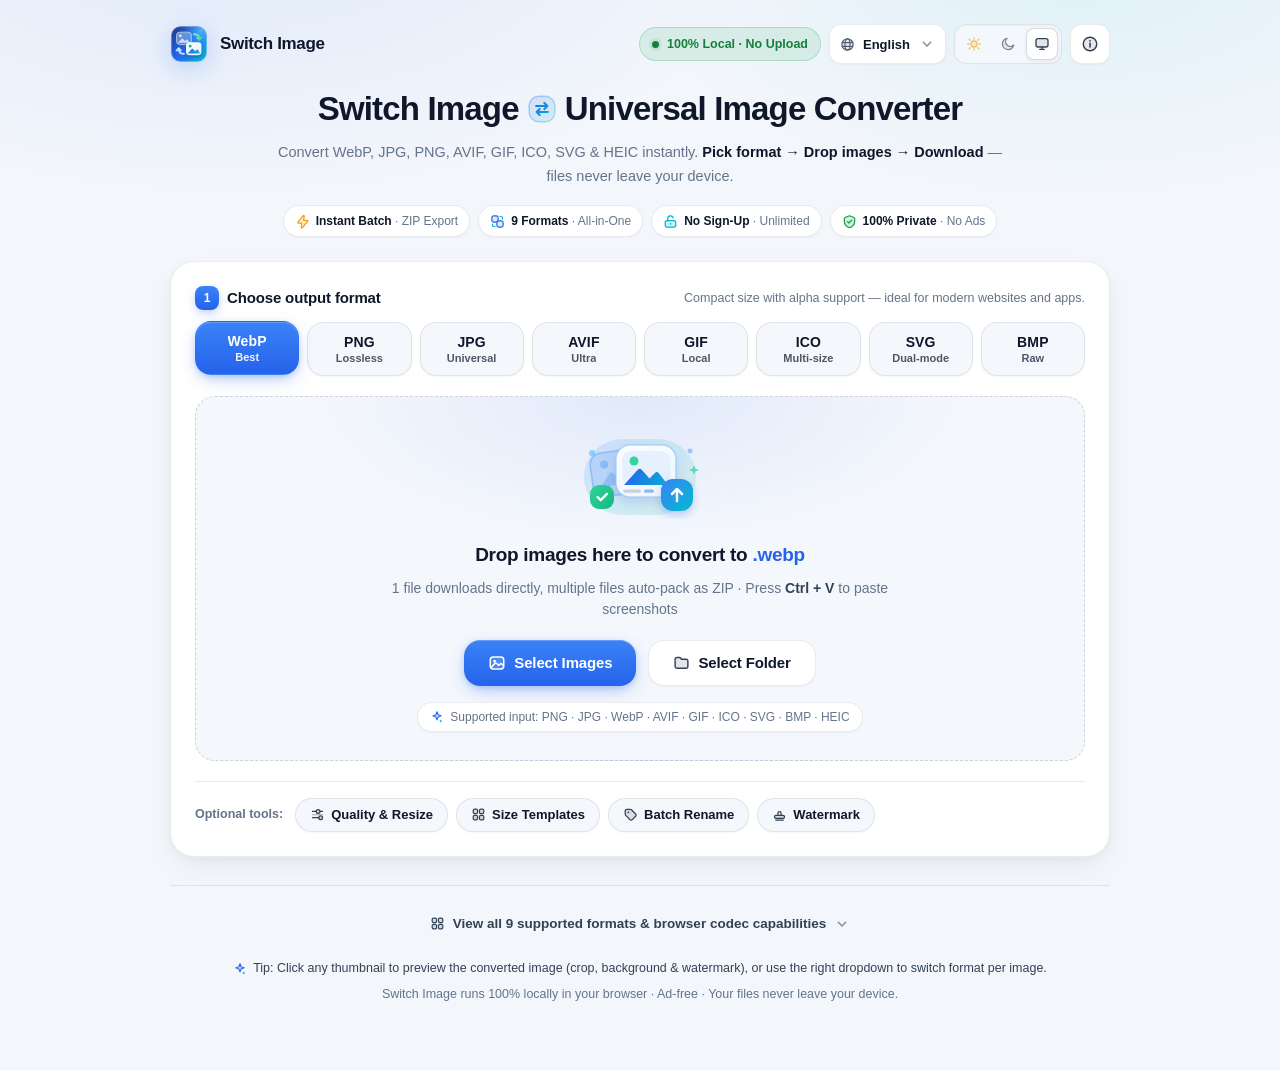
==== index.html @ e342e437 "docs: 更新至 v0.1.1 並整理說明文件 / update v0.1.1 documentation" ====
<!DOCTYPE html>
<html lang="zh-Hant">
<head>
  <meta charset="UTF-8" />
  <meta name="viewport" content="width=device-width, initial-scale=1.0" />
  <title>Switch Image｜免費線上圖片轉換工具・支援 9 種格式</title>
  <meta name="description" content="免費線上圖片轉換工具，支援 WebP、JPG、PNG、AVIF、GIF、ICO、SVG、BMP、HEIC 批次轉檔、壓縮、裁切與浮水印。圖片全程在瀏覽器本地處理，免上傳、免登入、無廣告。" />
  <meta name="keywords" content="線上圖片轉換, 圖片線上轉換, 免費圖片轉換, 圖片格式轉換, 圖片轉檔, 線上轉圖, WebP 轉 JPG, PNG 轉 WebP, HEIC 轉 JPG, AVIF 轉換, ICO 製作, SVG 轉換, 批次轉檔, 圖片壓縮, 本地轉檔, Switch Image, online image converter, image converter" />
  <meta name="author" content="Bruce Yang" />
  <meta name="robots" content="index, follow, max-image-preview:large, max-snippet:-1" />
  <meta name="application-name" content="Switch Image" />
  <meta name="mobile-web-app-capable" content="yes" />
  <meta name="apple-mobile-web-app-capable" content="yes" />
  <meta name="apple-mobile-web-app-status-bar-style" content="default" />
  <meta name="apple-mobile-web-app-title" content="Switch Image" />
  <meta name="format-detection" content="telephone=no" />
  <meta name="theme-color" content="#f3f6fb" media="(prefers-color-scheme: light)" />
  <meta name="theme-color" content="#080e1a" media="(prefers-color-scheme: dark)" />
  <link rel="canonical" href="https://switchimage.stack-base.com/" />

  <!-- Open Graph / Social Sharing -->
  <meta property="og:type" content="website" />
  <meta property="og:site_name" content="Switch Image" />
  <meta property="og:locale" content="zh_TW" />
  <meta property="og:locale:alternate" content="en_US" />
  <meta property="og:locale:alternate" content="ja_JP" />
  <meta property="og:locale:alternate" content="es_ES" />
  <meta property="og:url" content="https://switchimage.stack-base.com/" />
  <meta property="og:title" content="Switch Image｜免費線上圖片轉換工具" />
  <meta property="og:description" content="線上轉換 WebP、JPG、PNG、AVIF、GIF、ICO、SVG、BMP、HEIC 圖片，支援批次轉檔、壓縮、裁切與浮水印，全程免上傳。" />
  <meta property="og:image" content="https://switchimage.stack-base.com/assets/brand/og-cover.png" />
  <meta property="og:image:width" content="1200" />
  <meta property="og:image:height" content="630" />
  <meta property="og:image:type" content="image/png" />
  <meta property="og:image:alt" content="Switch Image 免費線上圖片轉換工具" />

  <!-- Twitter / X Card -->
  <meta name="twitter:card" content="summary_large_image" />
  <meta name="twitter:title" content="Switch Image｜免費線上圖片轉換工具" />
  <meta name="twitter:description" content="線上轉換 9 種圖片格式，支援批次轉檔、壓縮、裁切與浮水印；100% 瀏覽器本地處理，免上傳、免登入。" />
  <meta name="twitter:image" content="https://switchimage.stack-base.com/assets/brand/og-cover.png" />
  <meta name="twitter:image:alt" content="Switch Image 免費線上圖片轉換工具" />

  <!-- Structured Data (JSON-LD WebApplication) -->
  <script type="application/ld+json">
    {
      "@context": "https://schema.org",
      "@type": "WebApplication",
      "name": "Switch Image",
      "alternateName": "Switch Image 免費線上圖片轉換工具",
      "url": "https://switchimage.stack-base.com/",
      "description": "免費線上圖片轉換工具，支援 WebP、JPG、PNG、AVIF、GIF、ICO、SVG、BMP、HEIC 批次互轉、壓縮、裁切、重命名與浮水印，圖片全程在瀏覽器本地處理。",
      "image": "https://switchimage.stack-base.com/assets/brand/og-cover.png",
      "applicationCategory": "MultimediaApplication",
      "operatingSystem": "Any",
      "browserRequirements": "Requires HTML5 Canvas and JavaScript",
      "softwareVersion": "0.1.1",
      "inLanguage": ["zh-Hant", "en", "ja", "es"],
      "isAccessibleForFree": true,
      "license": "https://opensource.org/licenses/MIT",
      "author": {
        "@type": "Person",
        "name": "Bruce Yang"
      },
      "offers": {
        "@type": "Offer",
        "price": "0",
        "priceCurrency": "USD"
      },
      "featureList": [
        "100% Client-Side Local Processing",
        "Offline-Ready Progressive Web App (PWA)",
        "9 Image Formats (WebP, PNG, JPG, AVIF, GIF, ICO, SVG, BMP, HEIC)",
        "Multi-Select ICO Icon Packer (16/32/48/64/128/256px)",
        "45 Social, E-Commerce & SEO Size Templates",
        "Batch Renaming & Custom Text/Logo Watermarks",
        "4 Languages (Traditional Chinese, English, Japanese, Spanish)"
      ]
    }
  </script>
  <link rel="icon" type="image/x-icon" href="./assets/favicon/favicon.ico" sizes="any" />
  <link rel="shortcut icon" type="image/x-icon" href="./assets/favicon/favicon.ico" />
  <link rel="icon" type="image/svg+xml" href="./assets/brand/logo.svg" />
  <link rel="icon" type="image/png" sizes="512x512" href="./assets/brand/icon-512.png" />
  <link rel="apple-touch-icon" sizes="180x180" href="./assets/favicon/apple-touch-icon.png" />
  <link rel="manifest" href="./manifest.json" />

  <!-- Modular CSS -->
  <link rel="stylesheet" href="./css/tokens.css" />
  <link rel="stylesheet" href="./css/base.css" />
  <link rel="stylesheet" href="./css/hero.css" />
  <link rel="stylesheet" href="./css/layout.css" />
  <link rel="stylesheet" href="./css/components.css" />

  <!-- Modular JavaScript -->
  <script defer src="./js/config/defaults.js"></script>
  <script defer src="./js/core/i18n.js"></script>
  <script defer src="./js/utils/formatters.js"></script>
  <script defer src="./js/utils/renamer.js"></script>
  <script defer src="./js/utils/folder-reader.js"></script>
  <script defer src="./js/utils/download.js"></script>
  <script defer src="./js/utils/zip-builder.js"></script>
  <script defer src="./js/decoders/heic-decoder.js"></script>
  <script defer src="./js/decoders/image-decoder.js"></script>
  <script defer src="./js/encoders/canvas-encoder.js"></script>
  <script defer src="./js/encoders/gif-encoder.js"></script>
  <script defer src="./js/encoders/ico-encoder.js"></script>
  <script defer src="./js/encoders/svg-encoder.js"></script>
  <script defer src="./js/encoders/bmp-encoder.js"></script>
  <script defer src="./js/core/capabilities.js"></script>
  <script defer src="./js/core/watermark.js"></script>
  <script defer src="./js/core/store.js"></script>
  <script defer src="./js/core/converter.js"></script>
  <script defer src="./js/ui/theme.js"></script>
  <script defer src="./js/ui/toast.js"></script>
  <script defer src="./js/ui/settings-panel.js"></script>
  <script defer src="./js/ui/advanced-tools.js"></script>
  <script defer src="./js/ui/file-list.js"></script>
  <script defer src="./js/ui/compare-modal.js"></script>
  <script defer src="./js/ui/format-matrix.js"></script>
  <script defer src="./js/ui/site-info-modal.js"></script>
  <script defer src="./js/ui/pwa-install.js"></script>
  <script defer src="./js/app.js"></script>
</head>
<body data-title-key="meta.title">
  <div class="container">
    <!-- Minimal Top Navigation -->
    <nav class="topbar" data-i18n-aria="nav.aria" aria-label="站台導覽">
      <div class="topbar-brand">
        <img class="topbar-logo" src="./assets/brand/logo.svg" alt="Switch Image Logo" width="38" height="38" />
        <span class="topbar-name">Switch Image</span>
      </div>
      <div class="topbar-actions">
        <span class="badge">
          <span class="badge-dot"></span><span><span data-i18n="nav.badgeMain">100% 本地運算</span><span class="badge-extra" data-i18n="nav.badgeExtra">・不上傳</span></span>
        </span>
        <div class="lang-select-wrap">
          <img class="ui-icon icon-adaptive lang-select-icon" src="./assets/icons/globe.svg" alt="" width="15" height="15" aria-hidden="true" />
          <select id="langSelect" class="lang-select" data-lang-select data-i18n-aria="nav.langAria" aria-label="切換介面語言">
            <option value="zh-Hant">繁體中文</option>
            <option value="en">English</option>
            <option value="ja">日本語</option>
            <option value="es">Español</option>
          </select>
        </div>
        <div class="theme-segmented" role="group" data-i18n-aria="sheet.themeHeading" aria-label="外觀主題">
          <button type="button" class="theme-seg-btn" data-theme-btn="light" data-i18n-title="sheet.themeLight" data-i18n-aria="sheet.themeLight" title="淺色模式" aria-label="淺色模式">
            <img class="ui-icon" src="./assets/icons/sun.svg" alt="" width="16" height="16" aria-hidden="true" />
          </button>
          <button type="button" class="theme-seg-btn" data-theme-btn="dark" data-i18n-title="sheet.themeDark" data-i18n-aria="sheet.themeDark" title="深色模式" aria-label="深色模式">
            <img class="ui-icon icon-adaptive" src="./assets/icons/moon.svg" alt="" width="16" height="16" aria-hidden="true" />
          </button>
          <button type="button" class="theme-seg-btn" data-theme-btn="system" data-i18n-title="sheet.themeSystem" data-i18n-aria="sheet.themeSystem" title="跟隨系統" aria-label="跟隨系統">
            <img class="ui-icon icon-adaptive" src="./assets/icons/monitor.svg" alt="" width="16" height="16" aria-hidden="true" />
          </button>
        </div>
        <button id="siteInfoBtn" type="button" class="btn-icon" data-i18n-title="nav.infoTitle" data-i18n-aria="nav.infoTitle" title="網站資訊與設定" aria-label="網站資訊與設定">
          <img class="ui-icon icon-adaptive" src="./assets/icons/info.svg" alt="" width="18" height="18" aria-hidden="true" />
        </button>
      </div>
    </nav>

    <!-- Focused Lean Hero (Compact ~25% on mobile, keeps core tool front & center) -->
    <header class="hero-lean">
      <h1 class="hero-title">
        <span class="hero-brand-repeat">Switch Image</span>
        <img class="ui-icon hero-swap-icon" src="./assets/icons/swap.svg" alt="" width="30" height="30" aria-hidden="true" />
        <span data-i18n="hero.titleMain">免費線上圖片轉換工具</span>
      </h1>
      <p class="hero-subtitle" data-i18n-html="hero.subtitleHtml">
        線上轉換 WebP、JPG、PNG、AVIF、GIF、ICO、SVG、HEIC 圖片。<strong>選格式 → 拖進圖片 → 立即下載</strong><span class="hero-sub-extra">，檔案完全不經伺服器</span>。
      </p>
      <div class="trust-strip" data-i18n-aria="trust.aria" aria-label="四大承諾">
        <span class="trust-pill" data-i18n-title="trust.fastTip" title="拖拉即轉，百張圖片秒級處理、一鍵 ZIP 打包">
          <img class="ui-icon" src="./assets/icons/bolt.svg" alt="" width="15" height="15" aria-hidden="true" />
          <span class="trust-pill-text"><strong data-i18n="trust.fastTitle">極速批量</strong><span class="trust-pill-detail" data-i18n="trust.fastDetail">・一鍵下載 / ZIP</span></span>
        </span>
        <span class="trust-pill" data-i18n-title="trust.formatsTip" title="主流網頁、設計、圖示與 HEIC 格式自由切換">
          <img class="ui-icon icon-primary" src="./assets/icons/layers.svg" alt="" width="15" height="15" aria-hidden="true" />
          <span class="trust-pill-text"><strong data-i18n="trust.formatsTitle">全格式支援</strong><span class="trust-pill-detail" data-i18n="trust.formatsDetail">・9 大格式</span></span>
        </span>
        <span class="trust-pill" data-i18n-title="trust.freeTip" title="免登入、免註冊、無次數與檔案大小限制">
          <img class="ui-icon" src="./assets/icons/unlock.svg" alt="" width="15" height="15" aria-hidden="true" />
          <span class="trust-pill-text"><strong data-i18n="trust.freeTitle">零門檻</strong><span class="trust-pill-detail" data-i18n="trust.freeDetail">・免登入無限制</span></span>
        </span>
        <span class="trust-pill" data-i18n-title="trust.privacyTip" title="完全免費、無干擾彈窗，隱私 100% 留在本機">
          <img class="ui-icon" src="./assets/icons/shield.svg" alt="" width="15" height="15" aria-hidden="true" />
          <span class="trust-pill-text"><strong data-i18n="trust.privacyTitle">純淨無廣告</strong><span class="trust-pill-detail" data-i18n="trust.privacyDetail">・隱私留本機</span></span>
        </span>
      </div>
    </header>

    <div id="compatWarning" class="compat-warning" role="alert"></div>

    <!-- Main Unified Studio Card: Step 1 (Pick Format) + Step 2 (Drop & Go) -->
    <main class="card studio-card">
      <!-- Step 1: Output Format Picker -->
      <section class="studio-step" data-i18n-aria="step1.aria" aria-label="選擇目標輸出格式">
        <div class="step-head">
          <div class="step-title-wrap">
            <span class="step-num">1</span>
            <span class="step-title" data-i18n="step1.title">想轉成什麼格式？</span>
          </div>
          <span id="formatHint" class="step-hint"></span>
        </div>

        <div id="formatSelector" class="format-bar" role="radiogroup" data-i18n-aria="step1.aria" aria-label="選擇目標輸出格式"></div>

        <!-- Inline Context Bar: shows ONLY the 1 relevant quick option for JPG/ICO/SVG -->
        <div id="contextQuickBar" class="context-quick-bar hidden">
          <!-- JPG / BMP white-black fill quick switch -->
          <div id="quickBgGroup" class="quick-group hidden">
            <span class="quick-label" data-i18n="quick.bgLabel">透明處補底色：</span>
            <div id="bgSwatches" class="bg-swatches" role="group">
              <button type="button" class="swatch-btn active" data-bg-color="#ffffff">
                <span class="swatch-dot swatch-dot-white"></span><span data-i18n="quick.bgWhite">白底</span>
              </button>
              <button type="button" class="swatch-btn" data-bg-color="#000000">
                <span class="swatch-dot swatch-dot-black"></span><span data-i18n="quick.bgBlack">黑底</span>
              </button>
            </div>
          </div>

          <!-- ICO multi-select size chips + 2 quick preset sets -->
          <div id="icoField" class="quick-group ico-quick-group hidden">
            <div class="ico-quick-head">
              <span class="quick-label" data-i18n="quick.icoLabel">ICO 尺寸（可複選）：</span>
              <div id="icoPresetGroup" class="ico-preset-group" role="group">
                <button type="button" class="ico-preset-btn" data-ico-preset="16,32,48" data-i18n="quick.icoPresetWeb" title="16 / 32 / 48px">網頁 Favicon</button>
                <button type="button" class="ico-preset-btn" data-ico-preset="16,32,48,256" data-i18n="quick.icoPresetStd" title="16 / 32 / 48 / 256px">系統標準</button>
              </div>
              <span id="icoSelectedCount" class="ico-count-badge"></span>
            </div>
            <div id="icoSizesGroup" class="ico-size-chips" role="group" data-i18n-aria="quick.icoLabel" aria-label="ICO 尺寸（可複選）"></div>
          </div>

          <!-- SVG quick mode selector -->
          <div id="svgModeField" class="quick-group hidden">
            <label class="quick-label" for="svgModeSelect" data-i18n="quick.svgModeLabel">SVG 模式：</label>
            <select id="svgModeSelect" class="quick-select"></select>
          </div>
          <div id="svgColorsField" class="quick-group hidden">
            <label class="quick-label" for="svgColorsRange" data-i18n="quick.svgColorsLabel">色階：</label>
            <input id="svgColorsRange" class="quick-range" type="range" min="2" max="32" value="16" />
            <span id="svgColorsValue" class="quick-val">16 色</span>
          </div>
        </div>
      </section>

      <!-- Step 2: Dropzone (Automatically compacts to a slim add-more bar once files are added!) -->
      <section class="studio-drop-wrap">
        <div id="dropzone" class="dropzone" tabindex="0" role="button">
          <input id="fileInput" type="file" accept="image/*,.heic,.heif,.avif,.ico,.svg,.webp,.bmp" multiple hidden />
          <input id="folderInput" type="file" webkitdirectory directory multiple hidden />

          <!-- Full view (when empty) -->
          <div class="dropzone-full">
            <img class="dropzone-illustration" src="./assets/illustrations/dropzone-hero.svg" alt="" width="144" height="96" aria-hidden="true" />
            <h2 data-i18n-html="drop.headingHtml">把圖片拖進來，立即轉成 <strong id="emptyTargetFormat">.webp</strong></h2>
            <p data-i18n-html="drop.subHtml">丟 1 張直接下載、丟多張自動打包 ZIP・也可按 <strong>Ctrl + V</strong> 直接貼上截圖</p>
            <div class="dropzone-actions">
              <button id="selectFilesBtn" type="button" class="btn btn-primary btn-lg">
                <img class="ui-icon icon-adaptive" src="./assets/icons/image.svg" alt="" width="18" height="18" aria-hidden="true" />
                <span data-i18n="drop.selectFiles">選擇圖片</span>
              </button>
              <button id="selectFolderBtn" type="button" class="btn btn-secondary btn-lg">
                <img class="ui-icon icon-adaptive" src="./assets/icons/folder.svg" alt="" width="17" height="17" aria-hidden="true" />
                <span data-i18n="drop.selectFolder">選擇資料夾</span>
              </button>
            </div>
            <div class="dropzone-formats">
              <img class="ui-icon" src="./assets/icons/sparkles.svg" alt="" width="14" height="14" aria-hidden="true" />
              <span data-i18n="drop.supportedInput">支援輸入：PNG・JPG・WebP・AVIF・GIF・ICO・SVG・BMP・iPhone HEIC</span>
            </div>
          </div>

          <!-- Compact view (automatically shown after files are added so results stay front & center!) -->
          <div class="dropzone-compact">
            <div class="dropzone-compact-left">
              <img class="ui-icon icon-primary" src="./assets/icons/plus.svg" alt="" width="18" height="18" aria-hidden="true" />
              <span data-i18n-html="drop.compactHtml">繼續拖放圖片、按 <strong>Ctrl + V</strong> 貼上，或</span>
            </div>
            <div class="dropzone-compact-actions">
              <button id="selectFilesBtnCompact" type="button" class="btn btn-secondary btn-sm">
                <img class="ui-icon icon-adaptive" src="./assets/icons/image.svg" alt="" width="14" height="14" aria-hidden="true" />
                <span data-i18n="drop.addFiles">加入圖片</span>
              </button>
              <button id="selectFolderBtnCompact" type="button" class="btn btn-secondary btn-sm">
                <img class="ui-icon icon-adaptive" src="./assets/icons/folder.svg" alt="" width="14" height="14" aria-hidden="true" />
                <span data-i18n="drop.addFolder">加入資料夾</span>
              </button>
            </div>
          </div>
        </div>
      </section>

      <!-- Optional Tools Dock (Collapsed by default = Zero clutter, 1 click to expand!) -->
      <section class="tools-dock">
        <div id="toolDockButtons" class="dock-pills" role="tablist">
          <span class="dock-label" data-i18n="dock.label">選用微調：</span>
          <button type="button" class="dock-pill" data-drawer="basic" role="tab" aria-selected="false">
            <img class="ui-icon icon-adaptive" src="./assets/icons/sliders.svg" alt="" width="15" height="15" aria-hidden="true" />
            <span data-i18n="dock.basic">畫質與尺寸</span>
            <span id="badgeBasic" class="dock-badge"></span>
          </button>
          <button type="button" class="dock-pill" data-drawer="ecommerce" role="tab" aria-selected="false">
            <img class="ui-icon icon-adaptive" src="./assets/icons/grid.svg" alt="" width="15" height="15" aria-hidden="true" />
            <span data-i18n="dock.ecommerce">社群／電商尺寸庫</span>
            <span id="badgeEcommerce" class="dock-badge"></span>
          </button>
          <button type="button" class="dock-pill" data-drawer="rename" role="tab" aria-selected="false">
            <img class="ui-icon icon-adaptive" src="./assets/icons/tag.svg" alt="" width="15" height="15" aria-hidden="true" />
            <span data-i18n="dock.rename">檔名前綴／後綴</span>
            <span id="badgeRename" class="dock-badge"></span>
          </button>
          <button type="button" class="dock-pill" data-drawer="watermark" role="tab" aria-selected="false">
            <img class="ui-icon icon-adaptive" src="./assets/icons/stamp.svg" alt="" width="15" height="15" aria-hidden="true" />
            <span data-i18n="dock.watermark">自訂浮水印</span>
            <span id="badgeWatermark" class="dock-badge"></span>
          </button>
          <button id="reconvertBtn" type="button" class="btn btn-secondary btn-sm dock-reconvert hidden" disabled data-i18n-title="dock.reconvertTitle" title="使用目前設定重新轉換">
            <img class="ui-icon icon-adaptive" src="./assets/icons/refresh.svg" alt="" width="14" height="14" aria-hidden="true" />
            <span data-i18n="dock.reconvert">重新套用</span>
          </button>
        </div>

        <!-- Single Collapsible Drawer Container (only opens when user clicks a pill above) -->
        <div id="toolDrawer" class="tool-drawer hidden">
          <!-- Drawer 1: Basic Quality, Size & Background -->
          <div data-drawer-panel="basic" class="drawer-panel hidden">
            <div id="presetsBar" class="presets-row"></div>
            <div class="adv-form-grid">
              <div class="field">
                <label for="qualityRange">
                  <span data-i18n="basic.quality">輸出畫質</span>
                  <span id="qualityHint" class="hint">建議 75% – 90%</span>
                </label>
                <div class="range-wrap">
                  <input id="qualityRange" type="range" min="1" max="100" value="85" />
                  <span id="qualityValue" class="quality-value">85%</span>
                </div>
              </div>

              <div class="field">
                <label for="maxWidth">
                  <span data-i18n="basic.sizeLimit">尺寸限制（px）</span>
                  <span class="hint" data-i18n="basic.sizeHint">留空保留原尺寸</span>
                </label>
                <div class="input-group">
                  <input id="maxWidth" type="number" min="1" max="16383" data-i18n-placeholder="basic.widthPh" placeholder="寬" />
                  <span class="input-sep">×</span>
                  <input id="maxHeight" type="number" min="1" max="16383" data-i18n-placeholder="basic.heightPh" placeholder="高" />
                </div>
              </div>

              <div class="field">
                <label for="resizeMode" data-i18n="basic.resizeMode">縮放方式</label>
                <select id="resizeMode">
                  <option value="contain" selected data-i18n="basic.modeContain">等比縮放（不裁切）</option>
                  <option value="pad" data-i18n="basic.modePad">固定畫布置中補底色（方圖推薦）</option>
                  <option value="cover" data-i18n="basic.modeCover">固定尺寸滿版置中裁切</option>
                </select>
              </div>

              <div class="field">
                <label for="bgMode">
                  <span data-i18n="basic.bgTitle">透明背景處理</span>
                  <span id="bgHint" class="hint">可保留透明或填底</span>
                </label>
                <div class="color-row">
                  <select id="bgMode">
                    <option value="transparent" selected data-i18n="basic.bgTransparent">保留透明背景</option>
                    <option value="fill" data-i18n="basic.bgFill">填入指定底色</option>
                  </select>
                  <input id="bgColor" type="color" value="#ffffff" class="hidden" />
                </div>
              </div>
            </div>
          </div>

          <!-- Drawer 2: E-commerce, Social, SEO & Niche Size Library -->
          <div data-drawer-panel="ecommerce" class="drawer-panel hidden">
            <div class="tpl-filter-bar">
              <div id="tplCategoryBar" class="tpl-categories" role="tablist"></div>
              <div class="search-input-wrap">
                <img class="ui-icon search-input-icon" src="./assets/icons/search.svg" alt="" width="15" height="15" aria-hidden="true" />
                <input id="tplSearchInput" type="text" class="tpl-search-input" data-i18n-placeholder="tpl.searchPh" placeholder="搜尋：Google表單、FB封面、1080..." />
              </div>
            </div>
            <div class="tpl-toolbar">
              <label class="checkbox-label">
                <input id="templateApplySuffix" type="checkbox" checked />
                <span data-i18n-html="tpl.applySuffixHtml">套用時自動加上檔名後綴（例如 <code>_gform</code>、<code>_fbCover</code>）</span>
              </label>
              <button id="clearTemplateBtn" type="button" class="btn btn-secondary btn-sm" data-i18n="tpl.resetSize">重設尺寸限制</button>
            </div>
            <div id="ecommerceGrid" class="ecommerce-grid"></div>
          </div>

          <!-- Drawer 3: Batch Renaming -->
          <div data-drawer-panel="rename" class="drawer-panel hidden">
            <div class="adv-form-grid">
              <div class="field">
                <label for="renamePrefix"><span data-i18n="rename.prefix">檔名前綴</span><span class="hint" data-i18n="rename.prefixHint">加在最前面</span></label>
                <input id="renamePrefix" type="text" data-i18n-placeholder="rename.prefixPh" placeholder="例：shopee_" />
              </div>
              <div class="field">
                <label for="renameSuffix"><span data-i18n="rename.suffix">檔名後綴</span><span class="hint" data-i18n="rename.suffixHint">加在副檔名前</span></label>
                <input id="renameSuffix" type="text" data-i18n-placeholder="rename.suffixPh" placeholder="例：_800px" />
              </div>
              <div class="field">
                <label for="renameBase"><span data-i18n="rename.base">統一主檔名</span><span class="hint" data-i18n="rename.baseHint">留空保留原名</span></label>
                <input id="renameBase" type="text" data-i18n-placeholder="rename.basePh" placeholder="例：product" />
              </div>
              <div class="field">
                <label class="checkbox-label">
                  <input id="renameSeqToggle" type="checkbox" />
                  <span data-i18n="rename.seqToggle">加上流水編號</span>
                </label>
                <div class="input-group">
                  <input id="renameSeqStart" type="number" min="0" max="99999" value="1" />
                  <span class="input-sep" data-i18n="rename.seqPad">位數</span>
                  <input id="renameSeqPad" type="number" min="1" max="6" value="2" />
                </div>
              </div>
            </div>
            <div class="rename-preview-bar">
              <span id="renamePreview" class="rename-preview-text">product_photo.png → product_photo.webp</span>
              <button id="resetRenameBtn" type="button" class="btn btn-secondary btn-sm" data-i18n="rename.reset">清除命名規則</button>
            </div>
          </div>

          <!-- Drawer 4: Custom Watermark -->
          <div data-drawer-panel="watermark" class="drawer-panel hidden">
            <div class="wm-header-row">
              <label class="checkbox-label">
                <input id="wmEnabled" type="checkbox" />
                <span data-i18n="wm.enable">啟用圖片浮水印（自動套用於所有非 ICO 圖片）</span>
              </label>
            </div>
            <div id="wmControlsBody" class="wm-controls-body disabled-block">
              <div class="adv-form-grid">
                <div class="field">
                  <label for="wmType" data-i18n="wm.type">類型</label>
                  <select id="wmType">
                    <option value="text" selected data-i18n="wm.typeText">文字浮水印</option>
                    <option value="image" data-i18n="wm.typeImage">圖片 Logo 浮水印</option>
                  </select>
                </div>
                <div class="field">
                  <label for="wmPosition" data-i18n="wm.position">位置</label>
                  <select id="wmPosition">
                    <option value="bottom-right" selected data-i18n="wm.posBR">右下角</option>
                    <option value="bottom-left" data-i18n="wm.posBL">左下角</option>
                    <option value="top-right" data-i18n="wm.posTR">右上角</option>
                    <option value="top-left" data-i18n="wm.posTL">左上角</option>
                    <option value="center" data-i18n="wm.posCenter">正中央</option>
                    <option value="tile" data-i18n="wm.posTile">全圖斜向滿版平鋪</option>
                  </select>
                </div>
                <div class="field">
                  <label for="wmOpacity"><span data-i18n="wm.opacity">不透明度</span> <span id="wmOpacityVal" class="hint">50%</span></label>
                  <div class="range-wrap">
                    <input id="wmOpacity" type="range" min="10" max="100" value="50" />
                  </div>
                </div>
                <div class="field">
                  <label for="wmAngle"><span data-i18n="wm.angle">角度</span> <span id="wmAngleVal" class="hint">0°</span></label>
                  <div class="range-wrap">
                    <input id="wmAngle" type="range" min="-45" max="45" value="0" />
                  </div>
                </div>
              </div>

              <div id="wmTextFields" class="adv-form-grid">
                <div class="field">
                  <label for="wmText" data-i18n="wm.text">浮水印文字</label>
                  <input id="wmText" type="text" value="© SwitchImage" data-i18n-placeholder="wm.textPh" placeholder="輸入品牌名稱或版權字樣" />
                </div>
                <div class="field">
                  <label for="wmFontSize"><span data-i18n="wm.fontSize">文字大小</span> <span id="wmFontSizeVal" class="hint">4.5%</span></label>
                  <div class="range-wrap">
                    <input id="wmFontSize" type="range" min="2" max="15" step="0.5" value="4.5" />
                  </div>
                </div>
                <div class="field">
                  <label for="wmColor" data-i18n="wm.color">文字顏色</label>
                  <input id="wmColor" type="color" value="#ffffff" />
                </div>
              </div>

              <div id="wmImageFields" class="adv-form-grid hidden">
                <div class="field">
                  <label for="wmLogoFile" data-i18n="wm.uploadLogo">上傳浮水印 Logo</label>
                  <div class="wm-logo-upload">
                    <label for="wmLogoFile" class="btn btn-secondary btn-sm wm-logo-btn">
                      <img class="ui-icon icon-adaptive" src="./assets/icons/image.svg" alt="" width="14" height="14" aria-hidden="true" />
                      <span data-i18n="wm.chooseLogo">選擇 Logo</span>
                    </label>
                    <input id="wmLogoFile" type="file" accept="image/*" hidden />
                    <span id="wmLogoStatus" class="wm-logo-status" data-i18n="wm.logoHint">建議使用透明背景 PNG / SVG</span>
                  </div>
                </div>
                <div class="field">
                  <label for="wmLogoScale"><span data-i18n="wm.logoScale">Logo 比例</span> <span id="wmLogoScaleVal" class="hint">18%</span></label>
                  <div class="range-wrap">
                    <input id="wmLogoScale" type="range" min="5" max="50" value="18" />
                  </div>
                </div>
              </div>
            </div>
          </div>
        </div>
      </section>
    </main>

    <!-- Results Area (Jumps right into view once images are added) -->
    <section id="resultsSection" class="results-section hidden">
      <div class="result-bar card">
        <div class="stats" id="statsBar"></div>
        <div class="toolbar-actions">
          <button id="clearAllBtn" type="button" class="btn btn-danger-ghost btn-sm">
            <img class="ui-icon" src="./assets/icons/trash.svg" alt="" width="14" height="14" aria-hidden="true" />
            <span data-i18n="results.clear">清空</span>
          </button>
          <button id="downloadAllBtn" type="button" class="btn btn-secondary btn-sm hidden" disabled>
            <img class="ui-icon icon-adaptive" src="./assets/icons/download.svg" alt="" width="14" height="14" aria-hidden="true" />
            <span data-i18n="results.downloadAll">逐一下載</span>
          </button>
          <button id="downloadZipBtn" type="button" class="btn btn-primary btn-lg" disabled>
            <img class="ui-icon icon-adaptive" src="./assets/icons/download.svg" alt="" width="17" height="17" aria-hidden="true" />
            <span id="downloadPrimaryLabel" data-i18n="results.downloadDefault">下載圖片</span>
          </button>
        </div>
      </div>

      <div id="fileList" class="file-list"></div>
    </section>

    <!-- Borderless Informational Footer (Desktop only; moved into Site Info & Settings sheet on mobile) -->
    <section class="info-footer">
      <details class="matrix-inline">
        <summary>
          <span class="matrix-summary-left">
            <img class="ui-icon icon-adaptive" src="./assets/icons/grid.svg" alt="" width="15" height="15" aria-hidden="true" />
            <span data-i18n="matrix.summary">查看支援的 9 大格式與本機瀏覽器能力一覽</span>
          </span>
          <img class="ui-icon matrix-chevron" src="./assets/icons/chevron-down.svg" alt="" width="16" height="16" aria-hidden="true" />
        </summary>
        <div id="formatMatrixGrid" class="matrix-grid"></div>
      </details>

      <footer class="site-footer">
        <div class="footer-tip">
          <img class="ui-icon" src="./assets/icons/sparkles.svg" alt="" width="14" height="14" aria-hidden="true" />
          <span data-i18n="footer.tip">小撇步：點擊轉換清單中的縮圖可大圖預覽成品（確認裁切、底色與浮水印）；右側選單可為單張圖片切換不同格式。</span>
        </div>
        <div class="footer-meta-row">
          <span data-i18n="footer.privacy">Switch Image 100% 瀏覽器本地運算・純淨無廣告・檔案絕不離開您的裝置。</span>
          <button type="button" class="footer-pwa-link hidden" data-pwa-install-entry data-pwa-install-trigger>
            <img class="ui-icon icon-adaptive" src="./assets/icons/install-app.svg" alt="" width="13" height="13" aria-hidden="true" />
            <span data-pwa-entry-label>安裝離線應用程式</span>
          </button>
        </div>
      </footer>
    </section>

    <noscript>
      <div class="compat-warning show">Switch Image 需啟用 JavaScript 才能在瀏覽器本地執行圖片格式轉換。</div>
    </noscript>
  </div>

  <!-- Site Info & Settings Modal / Floating Side Drawer (PC) / Bottom Sheet (Mobile) -->
  <div id="siteInfoModal" class="modal-backdrop sheet-backdrop" role="dialog" aria-modal="true" aria-labelledby="siteInfoTitle">
    <div class="modal sheet-modal">
      <div class="modal-header">
        <div id="siteInfoTitle" class="modal-title">
          <span class="sheet-title-desktop" data-i18n="sheet.titleDesktop">關於網站</span>
          <span class="sheet-title-mobile" data-i18n="sheet.title">關於與設定</span>
        </div>
        <button id="closeSiteInfoBtn" type="button" class="btn-icon btn-icon-sm" data-i18n-aria="sheet.closeAria" aria-label="關閉關於與設定">
          <img class="ui-icon icon-adaptive" src="./assets/icons/close.svg" alt="" width="16" height="16" aria-hidden="true" />
        </button>
      </div>
      <div class="sheet-body">
        <!-- App Identity Card (International IT Utility About Pattern) -->
        <div class="about-brand-card">
          <img class="about-brand-logo" src="./assets/brand/logo.svg" alt="Switch Image Logo" width="38" height="38" />
          <div class="about-brand-info">
            <div class="about-brand-head">
              <span class="about-brand-name">Switch Image</span>
              <span class="about-version-pill">v0.1.1</span>
            </div>
            <p class="about-brand-tagline" data-i18n="about.tagline">純前端本地運算的萬能圖片格式互轉工作台</p>
          </div>
        </div>

        <!-- Mobile-only Language Switcher (PC uses topbar selector) -->
        <div class="sheet-section sheet-mobile-only">
          <div class="sheet-heading" data-i18n="sheet.langHeading">介面語言</div>
          <div class="sheet-pill-grid" role="group">
            <button type="button" class="sheet-pill-btn" data-lang-btn="zh-Hant">繁體中文</button>
            <button type="button" class="sheet-pill-btn" data-lang-btn="en">English</button>
            <button type="button" class="sheet-pill-btn" data-lang-btn="ja">日本語</button>
            <button type="button" class="sheet-pill-btn" data-lang-btn="es">Español</button>
          </div>
        </div>

        <!-- Mobile-only Theme Switcher (PC uses topbar 3-mode icon control) -->
        <div class="sheet-section sheet-row-between sheet-mobile-only">
          <div class="sheet-theme-meta">
            <div class="sheet-heading" data-i18n="sheet.themeHeading">外觀主題</div>
            <span class="sheet-mode-caption" data-theme-mode-label>跟隨系統</span>
          </div>
          <div class="theme-segmented theme-segmented-sheet" role="group" data-i18n-aria="sheet.themeHeading" aria-label="外觀主題">
            <button type="button" class="theme-seg-btn" data-theme-btn="light" data-i18n-title="sheet.themeLight" data-i18n-aria="sheet.themeLight" title="淺色模式" aria-label="淺色模式">
              <img class="ui-icon" src="./assets/icons/sun.svg" alt="" width="17" height="17" aria-hidden="true" />
            </button>
            <button type="button" class="theme-seg-btn" data-theme-btn="dark" data-i18n-title="sheet.themeDark" data-i18n-aria="sheet.themeDark" title="深色模式" aria-label="深色模式">
              <img class="ui-icon icon-adaptive" src="./assets/icons/moon.svg" alt="" width="17" height="17" aria-hidden="true" />
            </button>
            <button type="button" class="theme-seg-btn" data-theme-btn="system" data-i18n-title="sheet.themeSystem" data-i18n-aria="sheet.themeSystem" title="跟隨系統" aria-label="跟隨系統">
              <img class="ui-icon icon-adaptive" src="./assets/icons/monitor.svg" alt="" width="17" height="17" aria-hidden="true" />
            </button>
          </div>
        </div>

        <!-- Technical Specs, Privacy & Shortcuts (International IT Utility Info Pattern) -->
        <div class="sheet-section">
          <div class="sheet-heading" data-i18n="about.infoHeading">技術與隱私資訊</div>
          <dl class="about-spec-list">
            <div class="about-spec-row">
              <dt data-i18n="about.processingLabel">運算模式</dt>
              <dd class="about-spec-ok" data-i18n="about.processingVal">100% 本地瀏覽器運算</dd>
            </div>
            <div class="about-spec-row">
              <dt data-i18n="about.privacyLabel">隱私政策</dt>
              <dd data-i18n="about.privacyVal">零上傳・無追蹤・無廣告</dd>
            </div>
            <div class="about-spec-row">
              <dt data-i18n="about.stackLabel">技術架構</dt>
              <dd class="about-spec-mono">Zero-Build · Canvas / Pure JS</dd>
            </div>
            <div class="about-spec-row">
              <dt data-i18n="about.shortcutsLabel">快捷鍵</dt>
              <dd class="about-shortcuts" data-i18n-html="about.shortcutsHtml"><kbd>Ctrl</kbd>+<kbd>V</kbd> 貼上 · <kbd>Esc</kbd> 關閉</dd>
            </div>
          </dl>
        </div>

        <!-- Mobile-only sections (Desktop already shows these directly at page bottom) -->
        <div class="sheet-section sheet-mobile-only">
          <div class="sheet-info-list">
            <div class="sheet-tip-line">
              <img class="ui-icon" src="./assets/icons/sparkles.svg" alt="" width="14" height="14" aria-hidden="true" />
              <span data-i18n="footer.tip">小撇步：點擊轉換清單中的圖片縮圖可滑動對比原圖畫質；右側小選單可為單張圖片切換不同格式。</span>
            </div>
          </div>
        </div>

        <!-- Mobile-only Low-Key PWA Install Entry (Desktop uses subtle bottom footer link) -->
        <button type="button" class="sheet-install-row sheet-mobile-only hidden" data-pwa-install-entry data-pwa-install-trigger>
          <span class="sheet-install-left">
            <img class="ui-icon icon-adaptive" src="./assets/icons/install-app.svg" alt="" width="16" height="16" aria-hidden="true" />
            <span data-pwa-entry-label>安裝離線應用程式</span>
          </span>
          <span class="about-version-pill">PWA</span>
        </button>

        <details class="sheet-matrix-details sheet-mobile-only">
          <summary>
            <span class="matrix-summary-left">
              <img class="ui-icon icon-adaptive" src="./assets/icons/grid.svg" alt="" width="15" height="15" aria-hidden="true" />
              <span data-i18n="sheet.matrixHeading">支援的 9 大格式與本機能力</span>
            </span>
            <img class="ui-icon matrix-chevron" src="./assets/icons/chevron-down.svg" alt="" width="16" height="16" aria-hidden="true" />
          </summary>
          <div id="formatMatrixGridSheet" class="matrix-grid sheet-matrix-grid"></div>
        </details>
      </div>
    </div>
  </div>

  <!-- Output Lightbox Preview Modal -->
  <div id="compareModal" class="modal-backdrop" role="dialog" aria-modal="true" aria-labelledby="modalTitle">
    <div class="modal preview-modal">
      <div class="modal-header">
        <div id="modalTitle" class="modal-title" data-i18n="modal.title">成品預覽</div>
        <button id="closeModalBtn" type="button" class="btn-icon btn-icon-sm" data-i18n-aria="modal.closeAria" aria-label="關閉預覽">
          <img class="ui-icon icon-adaptive" src="./assets/icons/close.svg" alt="" width="16" height="16" aria-hidden="true" />
        </button>
      </div>
      <div class="modal-body">
        <div id="compareStage" class="preview-stage checkerboard">
          <img id="compareOutImg" alt="Converted preview" />
        </div>
        <div class="modal-footer">
          <span id="modalMeta" data-i18n="modal.hint">點擊圖片可切換 100% 原吋檢視</span>
          <button id="modalDownloadBtn" type="button" class="btn btn-primary btn-sm">
            <img class="ui-icon icon-adaptive" src="./assets/icons/download.svg" alt="" width="14" height="14" aria-hidden="true" />
            <span id="modalDownloadLabel" data-i18n="modal.downloadFallback">下載此檔案</span>
          </button>
        </div>
      </div>
    </div>
  </div>

  <!-- Low-Key First-Visit PWA Install Prompt (Platform-Tailored) -->
  <aside id="pwaBanner" class="pwa-banner hidden" role="region" aria-live="polite" aria-labelledby="pwaBannerTitle">
    <div class="pwa-banner-top">
      <img class="pwa-banner-logo" src="./assets/brand/logo.svg" alt="" width="34" height="34" aria-hidden="true" />
      <div class="pwa-banner-copy">
        <div id="pwaBannerTitle" class="pwa-banner-title">安裝離線應用程式</div>
        <p id="pwaBannerDesc" class="pwa-banner-desc">建立獨立應用視窗並啟用離線快取，無網路也能極速轉檔。</p>
      </div>
      <button id="pwaBannerClose" type="button" class="btn-icon btn-icon-sm pwa-close-btn" data-i18n-aria="modal.closeAria" aria-label="關閉預覽">
        <img class="ui-icon icon-adaptive" src="./assets/icons/close.svg" alt="" width="14" height="14" aria-hidden="true" />
      </button>
    </div>
    <div class="pwa-banner-actions">
      <button id="pwaBannerDismiss" type="button" class="btn btn-secondary btn-sm">稍後再說</button>
      <button id="pwaBannerAction" type="button" class="btn btn-primary btn-sm">安裝應用</button>
    </div>
  </aside>

  <div id="toast" class="toast" role="status" aria-live="polite"></div>
</body>
</html>
---- css/tokens.css ----
/* ==========================================================================
   Design Tokens — Unified Radii, Spacing, Elevation & Light/Dark Theme
   ========================================================================== */

:root {
  /* Palette — Light Ceramic & Sapphire */
  --bg: #f3f6fb;
  --bg-glow-a: rgba(59, 130, 246, 0.11);
  --bg-glow-b: rgba(6, 182, 212, 0.09);
  --surface: #ffffff;
  --surface-elevated: #ffffff;
  --surface-2: #f4f7fc;
  --surface-3: #e9eff8;
  --border: rgba(15, 23, 42, 0.085);
  --border-strong: rgba(15, 23, 42, 0.16);
  --card-sheen: inset 0 1px 0 rgba(255, 255, 255, 0.85);
  --text: #0f172a;
  --text-secondary: #334155;
  --text-muted: #64748b;

  /* Brand & Semantic */
  --primary: #2563eb;
  --primary-hover: #1d4ed8;
  --primary-grad: linear-gradient(180deg, #3b82f6 0%, #2563eb 100%);
  --primary-grad-hover: linear-gradient(180deg, #2563eb 0%, #1d4ed8 100%);
  --primary-soft: rgba(37, 99, 235, 0.09);
  --primary-soft-hover: rgba(37, 99, 235, 0.14);
  --primary-border: rgba(37, 99, 235, 0.28);
  --primary-ring: rgba(37, 99, 235, 0.22);
  --accent: #06b6d4;
  --success: #15803d;
  --success-soft: rgba(22, 163, 74, 0.11);
  --success-border: rgba(22, 163, 74, 0.22);
  --warning: #b45309;
  --warning-soft: rgba(217, 119, 6, 0.12);
  --warning-border: rgba(217, 119, 6, 0.26);
  --danger: #dc2626;
  --danger-soft: rgba(220, 38, 38, 0.09);

  /* Layered Soft Elevation */
  --shadow-xs: 0 1px 2px rgba(15, 23, 42, 0.04);
  --shadow-sm: 0 2px 6px rgba(15, 23, 42, 0.04), 0 1px 2px rgba(15, 23, 42, 0.03);
  --shadow-md: 0 12px 32px -6px rgba(15, 23, 42, 0.07), 0 4px 12px -2px rgba(15, 23, 42, 0.04);
  --shadow-lg: 0 24px 56px -12px rgba(15, 23, 42, 0.18), 0 8px 20px -4px rgba(15, 23, 42, 0.08);
  --shadow-primary: 0 6px 18px -4px rgba(37, 99, 235, 0.38), 0 2px 6px -1px rgba(37, 99, 235, 0.22), inset 0 1px 0 rgba(255, 255, 255, 0.22);
  --shadow-primary-hover: 0 10px 24px -5px rgba(37, 99, 235, 0.44), 0 3px 8px -2px rgba(37, 99, 235, 0.26), inset 0 1px 0 rgba(255, 255, 255, 0.25);

  /* Unified Concentric Rounded-Corner Scale */
  --radius-2xl: 24px;
  --radius-xl: 20px;
  --radius-lg: 16px;
  --radius-md: 12px;
  --radius-sm: 10px;
  --radius-xs: 8px;
  --radius-pill: 999px;

  /* Backward-compatible aliases */
  --radius: var(--radius-xl);

  /* Unified 4px / 8px Spacing Scale */
  --space-1: 4px;
  --space-2: 8px;
  --space-3: 12px;
  --space-4: 16px;
  --space-5: 20px;
  --space-6: 24px;
  --space-7: 28px;
  --space-8: 32px;

  /* Unified Control Heights */
  --ctrl-sm: 34px;
  --ctrl-md: 40px;
  --ctrl-lg: 46px;

  /* Motion */
  --ease-out: cubic-bezier(0.22, 1, 0.36, 1);

  /* Checkerboard */
  --checker-a: #e2e8f0;
  --checker-b: #ffffff;

  /* Typography */
  --font-sans: -apple-system, BlinkMacSystemFont, "Segoe UI", "Microsoft JhengHei", "Noto Sans TC", sans-serif;
  --font-mono: ui-monospace, SFMono-Regular, Menlo, Consolas, monospace;
}

[data-theme="dark"] {
  --bg: #080e1a;
  --bg-glow-a: rgba(59, 130, 246, 0.16);
  --bg-glow-b: rgba(6, 182, 212, 0.11);
  --surface: #11192b;
  --surface-elevated: #152036;
  --surface-2: #19243b;
  --surface-3: #23314d;
  --border: rgba(148, 163, 184, 0.13);
  --border-strong: rgba(148, 163, 184, 0.24);
  --card-sheen: inset 0 1px 0 rgba(255, 255, 255, 0.055);
  --text: #f1f5f9;
  --text-secondary: #cbd5e1;
  --text-muted: #94a3b8;

  --primary: #3b82f6;
  --primary-hover: #60a5fa;
  --primary-grad: linear-gradient(180deg, #4f8ff8 0%, #2563eb 100%);
  --primary-grad-hover: linear-gradient(180deg, #60a5fa 0%, #3b82f6 100%);
  --primary-soft: rgba(59, 130, 246, 0.16);
  --primary-soft-hover: rgba(59, 130, 246, 0.23);
  --primary-border: rgba(96, 165, 250, 0.35);
  --primary-ring: rgba(59, 130, 246, 0.32);
  --accent: #22d3ee;
  --success: #4ade80;
  --success-soft: rgba(34, 197, 94, 0.14);
  --success-border: rgba(74, 222, 128, 0.24);
  --warning: #fbbf24;
  --warning-soft: rgba(245, 158, 11, 0.15);
  --warning-border: rgba(251, 191, 36, 0.28);
  --danger: #f87171;
  --danger-soft: rgba(239, 68, 68, 0.15);

  --shadow-xs: 0 1px 2px rgba(0, 0, 0, 0.32);
  --shadow-sm: 0 2px 8px rgba(0, 0, 0, 0.28), 0 1px 2px rgba(0, 0, 0, 0.22);
  --shadow-md: 0 16px 40px -8px rgba(0, 0, 0, 0.5), 0 4px 14px -2px rgba(0, 0, 0, 0.32);
  --shadow-lg: 0 28px 64px -12px rgba(0, 0, 0, 0.68), 0 8px 24px -4px rgba(0, 0, 0, 0.4);
  --shadow-primary: 0 6px 20px -4px rgba(37, 99, 235, 0.5), 0 2px 6px -1px rgba(0, 0, 0, 0.35), inset 0 1px 0 rgba(255, 255, 255, 0.18);
  --shadow-primary-hover: 0 10px 26px -4px rgba(59, 130, 246, 0.55), 0 3px 10px -2px rgba(0, 0, 0, 0.35), inset 0 1px 0 rgba(255, 255, 255, 0.24);

  --checker-a: #1e293b;
  --checker-b: #0f172a;
}
---- css/base.css ----
/* ==========================================================================
   Base Styles — Reset, Atmospheric Canvas, Tactile Cards, Buttons & Controls
   ========================================================================== */

*,
*::before,
*::after {
  box-sizing: border-box;
  margin: 0;
  padding: 0;
}

html,
body {
  overflow-x: clip;
}

body {
  font-family: var(--font-sans);
  background-color: var(--bg);
  background-image:
    radial-gradient(900px 460px at 18% -10%, var(--bg-glow-a), transparent 62%),
    radial-gradient(760px 420px at 84% -6%, var(--bg-glow-b), transparent 60%);
  background-attachment: fixed;
  color: var(--text);
  line-height: 1.5;
  min-height: 100vh;
  transition: background-color 0.25s ease, color 0.25s ease;
  -webkit-font-smoothing: antialiased;
  -moz-osx-font-smoothing: grayscale;
}

button {
  font-family: inherit;
  cursor: pointer;
  border: none;
  background: none;
  color: inherit;
}

button:focus-visible,
[tabindex]:focus-visible {
  outline: none;
  box-shadow: 0 0 0 3px var(--primary-ring);
}

.hidden {
  display: none !important;
}

.sr-only {
  position: absolute;
  width: 1px;
  height: 1px;
  padding: 0;
  margin: -1px;
  overflow: hidden;
  clip: rect(0, 0, 0, 0);
  white-space: nowrap;
  border: 0;
}

/* Tactile Ceramic Card */
.card {
  background: var(--surface);
  border: 1px solid var(--border);
  border-radius: var(--radius-xl);
  box-shadow: var(--shadow-sm), var(--card-sheen);
}

/* Unified Buttons */
.btn {
  display: inline-flex;
  align-items: center;
  justify-content: center;
  gap: var(--space-2);
  height: var(--ctrl-md);
  padding: 0 var(--space-4);
  border-radius: var(--radius-md);
  font-size: 14px;
  font-weight: 600;
  letter-spacing: -0.01em;
  transition: transform 0.16s var(--ease-out), background 0.16s ease, border-color 0.16s ease, box-shadow 0.16s ease, color 0.16s ease;
  white-space: nowrap;
}

.btn:disabled {
  opacity: 0.45;
  cursor: not-allowed;
  transform: none !important;
  box-shadow: none !important;
}

.btn-primary {
  background: var(--primary-grad);
  color: #ffffff;
  box-shadow: var(--shadow-primary);
}

.btn-primary:hover:not(:disabled) {
  background: var(--primary-grad-hover);
  box-shadow: var(--shadow-primary-hover);
  transform: translateY(-1px);
}

.btn-primary:active:not(:disabled) {
  transform: translateY(0);
}

.btn-secondary {
  background: var(--surface);
  color: var(--text);
  border: 1px solid var(--border);
  box-shadow: var(--shadow-xs), var(--card-sheen);
}

.btn-secondary:hover:not(:disabled) {
  background: var(--surface-2);
  border-color: var(--border-strong);
  transform: translateY(-1px);
  box-shadow: var(--shadow-sm);
}

.btn-secondary:active:not(:disabled) {
  transform: translateY(0);
}

.btn-danger-ghost {
  color: var(--danger);
  background: transparent;
  padding: 0 var(--space-3);
}

.btn-danger-ghost:hover:not(:disabled) {
  background: var(--danger-soft);
}

.btn-sm {
  height: var(--ctrl-sm);
  padding: 0 var(--space-3);
  gap: 6px;
  font-size: 13px;
  border-radius: var(--radius-sm);
}

.btn-lg {
  height: var(--ctrl-lg);
  padding: 0 var(--space-6);
  gap: var(--space-2);
  font-size: 15px;
  border-radius: var(--radius-lg);
}

.btn-icon {
  width: var(--ctrl-md);
  height: var(--ctrl-md);
  padding: 0;
  border-radius: var(--radius-md);
  border: 1px solid var(--border);
  background: var(--surface);
  color: var(--text);
  display: grid;
  place-items: center;
  box-shadow: var(--shadow-xs), var(--card-sheen);
  transition: background 0.16s ease, border-color 0.16s ease, transform 0.16s var(--ease-out), box-shadow 0.16s ease;
}

.btn-icon:hover {
  background: var(--surface-2);
  border-color: var(--border-strong);
  transform: translateY(-1px);
  box-shadow: var(--shadow-sm);
}

.btn-icon-sm {
  width: var(--ctrl-sm);
  height: var(--ctrl-sm);
  border-radius: var(--radius-sm);
  padding: 0;
}

/* Unified Form Controls */
input[type="text"],
input[type="number"],
select {
  width: 100%;
  height: var(--ctrl-md);
  padding: 0 var(--space-3);
  border-radius: var(--radius-md);
  border: 1px solid var(--border);
  background: var(--surface-2);
  color: var(--text);
  font-size: 13.5px;
  font-family: inherit;
  outline: none;
  box-shadow: var(--shadow-xs);
  transition: border-color 0.15s ease, box-shadow 0.15s ease, background 0.15s ease;
}

select {
  appearance: none;
  -webkit-appearance: none;
  padding-right: 34px;
  background-image: url("../assets/icons/chevron-down.svg");
  background-repeat: no-repeat;
  background-position: right 10px center;
  background-size: 16px 16px;
  cursor: pointer;
}

input[type="text"]:hover:not(:disabled),
input[type="number"]:hover:not(:disabled),
select:hover:not(:disabled) {
  border-color: var(--border-strong);
}

input[type="text"]:focus,
input[type="number"]:focus,
select:focus {
  border-color: var(--primary);
  box-shadow: 0 0 0 3px var(--primary-ring);
}

input[type="text"]:disabled,
input[type="number"]:disabled,
select:disabled {
  opacity: 0.55;
  cursor: not-allowed;
}

/* Tactile Range Slider */
input[type="range"] {
  -webkit-appearance: none;
  appearance: none;
  flex: 1;
  height: 6px;
  border-radius: var(--radius-pill);
  background: var(--surface-3);
  cursor: pointer;
  outline: none;
}

input[type="range"]::-webkit-slider-thumb {
  -webkit-appearance: none;
  appearance: none;
  width: 18px;
  height: 18px;
  border-radius: 50%;
  background: #ffffff;
  border: 2.5px solid var(--primary);
  box-shadow: 0 2px 6px rgba(15, 23, 42, 0.18);
  transition: transform 0.14s var(--ease-out), box-shadow 0.14s ease;
}

input[type="range"]::-webkit-slider-thumb:hover {
  transform: scale(1.12);
  box-shadow: 0 0 0 4px var(--primary-ring), 0 2px 6px rgba(15, 23, 42, 0.2);
}

input[type="range"]::-moz-range-thumb {
  width: 18px;
  height: 18px;
  border-radius: 50%;
  background: #ffffff;
  border: 2.5px solid var(--primary);
  box-shadow: 0 2px 6px rgba(15, 23, 42, 0.18);
  transition: transform 0.14s var(--ease-out), box-shadow 0.14s ease;
}

input[type="range"]:disabled {
  opacity: 0.4;
  cursor: not-allowed;
}

input[type="color"] {
  width: var(--ctrl-md);
  height: var(--ctrl-md);
  border: 1px solid var(--border);
  border-radius: var(--radius-md);
  padding: 3px;
  background: var(--surface);
  box-shadow: var(--shadow-xs);
  cursor: pointer;
  flex-shrink: 0;
}

input[type="color"]::-webkit-color-swatch-wrapper {
  padding: 0;
}

input[type="color"]::-webkit-color-swatch {
  border: none;
  border-radius: var(--radius-xs);
}

/* External SVG UI Icons & State Adaptation */
.ui-icon {
  display: block;
  flex-shrink: 0;
  pointer-events: none;
  transition: filter 0.16s ease, transform 0.18s var(--ease-out);
}

[data-theme="dark"] .icon-adaptive {
  filter: invert(0.92) brightness(1.08);
}

[data-theme="dark"] .icon-primary {
  filter: brightness(1.3);
}

.btn-primary .icon-adaptive,
.dock-pill.active .icon-adaptive {
  filter: brightness(0) invert(1);
}

/* Checkerboard background utility */
.checkerboard {
  background-image:
    linear-gradient(45deg, var(--checker-a) 25%, transparent 25%),
    linear-gradient(-45deg, var(--checker-a) 25%, transparent 25%),
    linear-gradient(45deg, transparent 75%, var(--checker-a) 75%),
    linear-gradient(-45deg, transparent 75%, var(--checker-a) 75%);
  background-size: 12px 12px;
  background-position: 0 0, 0 6px, 6px -6px, -6px 0;
  background-color: var(--checker-b);
}
---- css/hero.css ----
/* ==========================================================================
   Minimal Top Bar & Focused Lean Hero
   ========================================================================== */

.topbar {
  display: flex;
  align-items: center;
  justify-content: space-between;
  gap: var(--space-3);
  margin-bottom: var(--space-6);
}

.topbar-brand {
  display: inline-flex;
  align-items: center;
  gap: var(--space-3);
}

.topbar-logo {
  width: 38px;
  height: 38px;
  display: block;
  border-radius: 11px;
  filter: drop-shadow(0 6px 12px rgba(37, 99, 235, 0.24));
}

.topbar-name {
  font-size: 17px;
  font-weight: 800;
  letter-spacing: -0.02em;
  color: var(--text);
}

.topbar-actions {
  display: flex;
  align-items: center;
  gap: var(--space-2);
}

/* Compact Topbar Language Switcher */
.lang-select-wrap {
  position: relative;
  display: inline-flex;
  align-items: center;
}

.lang-select-icon {
  position: absolute;
  left: 11px;
  pointer-events: none;
  opacity: 0.85;
}

.lang-select-wrap select.lang-select {
  width: auto;
  min-width: 108px;
  height: var(--ctrl-md);
  padding: 0 30px 0 33px;
  border-radius: var(--radius-md);
  background-color: var(--surface);
  font-size: 13px;
  font-weight: 600;
  color: var(--text);
  box-shadow: var(--shadow-xs), var(--card-sheen);
}

/* 3-Mode Icon Segmented Theme Control (Light / Dark / System) */
.theme-segmented {
  display: inline-flex;
  align-items: center;
  gap: 2px;
  height: var(--ctrl-md);
  padding: 3px;
  border-radius: var(--radius-md);
  background: var(--surface-2);
  border: 1px solid var(--border);
  box-shadow: inset 0 1px 2px rgba(15, 23, 42, 0.04);
}

.theme-seg-btn {
  width: 32px;
  height: 32px;
  border-radius: var(--radius-xs);
  display: grid;
  place-items: center;
  border: 1px solid transparent;
  background: transparent;
  opacity: 0.62;
  transition: background 0.16s ease, border-color 0.16s ease, box-shadow 0.16s ease, opacity 0.16s ease, transform 0.14s var(--ease-out);
}

.theme-seg-btn:hover {
  opacity: 0.95;
  background: color-mix(in srgb, var(--surface) 55%, transparent);
}

.theme-seg-btn.active {
  opacity: 1;
  background: var(--surface);
  border-color: var(--border-strong);
  box-shadow: var(--shadow-sm), var(--card-sheen);
}

[data-theme="dark"] .theme-seg-btn.active {
  background: var(--surface-3);
  border-color: var(--border-strong);
}

.theme-cycle-mobile {
  display: none;
}

/* Lean Centered Hero */
.hero-lean {
  text-align: center;
  max-width: 100%;
  margin: 0 auto var(--space-6);
  padding: 0;
}

.hero-title {
  display: inline-flex;
  align-items: center;
  justify-content: center;
  flex-wrap: wrap;
  gap: var(--space-2);
  font-size: clamp(24px, 3.4vw, 33px);
  font-weight: 800;
  letter-spacing: -0.025em;
  line-height: 1.25;
  color: var(--text);
  margin-bottom: var(--space-3);
}

.hero-swap-icon {
  width: 30px;
  height: 30px;
  display: inline-block;
  vertical-align: middle;
  flex-shrink: 0;
}

.hero-subtitle {
  max-width: 740px;
  margin: 0 auto var(--space-4);
  font-size: 14.5px;
  color: var(--text-muted);
  line-height: 1.65;
}

.hero-subtitle strong {
  color: var(--text);
  font-weight: 700;
}

/* Compact Single-Row Trust Strip on Desktop */
.trust-strip {
  display: flex;
  align-items: center;
  justify-content: center;
  flex-wrap: nowrap;
  gap: var(--space-2);
}

.trust-pill {
  display: inline-flex;
  align-items: center;
  gap: 6px;
  height: 32px;
  padding: 0 11px;
  border-radius: var(--radius-pill);
  background: var(--surface);
  border: 1px solid var(--border);
  font-size: 12px;
  color: var(--text-muted);
  white-space: nowrap;
  box-shadow: var(--shadow-xs), var(--card-sheen);
  transition: border-color 0.16s ease, transform 0.16s var(--ease-out);
}

.trust-pill-text {
  display: inline;
  white-space: nowrap;
}

.trust-pill:hover {
  border-color: var(--border-strong);
  transform: translateY(-1px);
}

.trust-pill strong {
  color: var(--text);
  font-weight: 700;
}

@media (max-width: 900px) and (min-width: 641px) {
  .trust-strip {
    flex-wrap: wrap;
  }
}

@media (max-width: 640px) {
  .topbar {
    margin-bottom: 10px;
  }
  .topbar-brand {
    gap: var(--space-2);
    min-width: 0;
  }
  .topbar-logo {
    width: 30px;
    height: 30px;
    border-radius: 9px;
  }
  .topbar-name {
    font-size: 15.5px;
    white-space: nowrap;
  }
  .topbar-actions {
    gap: 6px;
    flex-shrink: 0;
  }
  .topbar .badge {
    height: 28px;
    padding: 0 9px;
    font-size: 11px;
    gap: 5px;
  }
  .topbar .badge-extra {
    display: none;
  }
  .topbar .btn-icon {
    width: 34px;
    height: 34px;
    border-radius: var(--radius-sm);
  }
  .topbar .lang-select-wrap,
  .topbar .theme-segmented {
    display: none;
  }
  .topbar .theme-cycle-mobile {
    display: grid;
  }

  /* Keep Brand + Intro compact (~25%-30% of mobile viewport) with zero clipping in any language */
  .hero-lean {
    margin-bottom: var(--space-3);
    padding: 0;
  }
  .hero-brand-repeat {
    display: none;
  }
  .hero-title {
    font-size: clamp(16.5px, 4.7vw, 19.5px);
    gap: 6px;
    line-height: 1.25;
    margin-bottom: 6px;
    max-width: 100%;
  }
  .hero-swap-icon {
    width: 21px;
    height: 21px;
  }
  .hero-subtitle {
    font-size: 12.5px;
    line-height: 1.45;
    margin-bottom: 10px;
    word-break: break-word;
  }
  .hero-sub-extra {
    display: none;
  }
  .trust-strip {
    display: grid;
    grid-template-columns: repeat(2, minmax(0, 1fr));
    gap: 6px;
    width: 100%;
  }
  .trust-pill {
    justify-content: center;
    height: 28px;
    padding: 0 8px;
    gap: 5px;
    font-size: 11.5px;
    min-width: 0;
    overflow: hidden;
  }
  .trust-pill-text {
    overflow: hidden;
    text-overflow: ellipsis;
    white-space: nowrap;
  }
  .trust-pill strong {
    overflow: hidden;
    text-overflow: ellipsis;
    white-space: nowrap;
  }
  .trust-pill .ui-icon {
    width: 14px;
    height: 14px;
  }
  .trust-pill-detail {
    display: none;
  }
}

@media (max-width: 480px) {
  .topbar .badge {
    display: none;
  }
}
---- css/layout.css ----
/* ==========================================================================
   Layout — Unified 2-Step Studio Card, Smart Dropzone, Optional Dock, Results
   ========================================================================== */

.container {
  max-width: 980px;
  margin: 0 auto;
  padding: var(--space-6) var(--space-5) 64px;
}

.badge {
  display: inline-flex;
  align-items: center;
  gap: var(--space-2);
  height: var(--ctrl-sm);
  padding: 0 var(--space-3);
  border-radius: var(--radius-pill);
  background: var(--success-soft);
  border: 1px solid var(--success-border);
  color: var(--success);
  font-size: 12.5px;
  font-weight: 600;
}

.badge-dot {
  width: 7px;
  height: 7px;
  border-radius: 50%;
  background: currentColor;
  box-shadow: 0 0 0 3px var(--success-soft);
}

/* Compatibility Banner */
.compat-warning {
  display: none;
  align-items: center;
  gap: var(--space-3);
  margin-bottom: var(--space-5);
  padding: var(--space-3) var(--space-4);
  border-radius: var(--radius-lg);
  background: var(--warning-soft);
  color: var(--warning);
  font-size: 13.5px;
  font-weight: 600;
  border: 1px solid var(--warning-border);
}

.compat-warning.show {
  display: flex;
}

/* Main Unified Studio Card */
.studio-card {
  padding: var(--space-6);
  margin-bottom: var(--space-6);
  border-radius: var(--radius-2xl);
  box-shadow: var(--shadow-md), var(--card-sheen);
  display: flex;
  flex-direction: column;
  gap: var(--space-5);
}

/* Step 1: Format Selector */
.studio-step {
  display: flex;
  flex-direction: column;
  gap: var(--space-3);
}

.step-head {
  display: flex;
  align-items: center;
  justify-content: space-between;
  gap: var(--space-3);
  flex-wrap: wrap;
}

.step-title-wrap {
  display: inline-flex;
  align-items: center;
  gap: var(--space-2);
}

.step-num {
  width: 24px;
  height: 24px;
  border-radius: var(--radius-xs);
  background: var(--primary-grad);
  color: #ffffff;
  font-size: 12px;
  font-weight: 800;
  display: grid;
  place-items: center;
  box-shadow: 0 3px 8px rgba(37, 99, 235, 0.28);
}

.step-title {
  font-size: 15px;
  font-weight: 700;
  color: var(--text);
  letter-spacing: -0.01em;
}

.step-hint {
  font-size: 12.5px;
  color: var(--text-muted);
}

.format-bar {
  display: grid;
  grid-template-columns: repeat(8, minmax(0, 1fr));
  gap: var(--space-2);
}

@media (max-width: 780px) {
  .format-bar {
    grid-template-columns: repeat(4, minmax(0, 1fr));
  }
}

.format-btn {
  display: flex;
  flex-direction: column;
  align-items: center;
  justify-content: center;
  min-height: 54px;
  padding: var(--space-2) 6px;
  border-radius: var(--radius-lg);
  border: 1px solid var(--border);
  background: var(--surface-2);
  color: var(--text);
  box-shadow: var(--shadow-xs);
  transition: transform 0.16s var(--ease-out), border-color 0.16s ease, background 0.16s ease, box-shadow 0.16s ease, color 0.16s ease;
}

.format-btn:hover {
  border-color: var(--primary-border);
  background: var(--primary-soft);
  transform: translateY(-1px);
}

.format-btn.active {
  background: var(--primary-grad);
  border-color: transparent;
  color: #ffffff;
  box-shadow: var(--shadow-primary);
  transform: translateY(-1px);
}

.format-btn-name {
  font-size: 14px;
  font-weight: 800;
  letter-spacing: 0.01em;
  line-height: 1.2;
  max-width: 100%;
  overflow: hidden;
  text-overflow: ellipsis;
  white-space: nowrap;
}

.format-btn-tag {
  font-size: 11px;
  font-weight: 600;
  opacity: 0.72;
  margin-top: 2px;
  max-width: 100%;
  overflow: hidden;
  text-overflow: ellipsis;
  white-space: nowrap;
}

.format-btn.active .format-btn-tag {
  opacity: 0.92;
}

/* Inline Context Bar (only visible for JPG / BMP / ICO / SVG) */
.context-quick-bar {
  padding: var(--space-3) var(--space-4);
  border-radius: var(--radius-lg);
  background: var(--surface-2);
  border: 1px solid var(--border);
  display: flex;
  align-items: center;
  gap: var(--space-4);
  flex-wrap: wrap;
}

.quick-group {
  display: inline-flex;
  align-items: center;
  gap: var(--space-2);
  flex-wrap: wrap;
}

.quick-label {
  font-size: 13px;
  font-weight: 600;
  color: var(--text-muted);
}

.quick-select {
  width: auto;
  height: var(--ctrl-sm);
  font-size: 13px;
  padding: 0 32px 0 var(--space-3);
  border-radius: var(--radius-sm);
  background-color: var(--surface);
}

input[type="range"].quick-range {
  width: 104px;
  flex: 0 0 auto;
}

.quick-val {
  font-size: 12.5px;
  font-weight: 700;
  color: var(--primary);
  min-width: 40px;
  font-variant-numeric: tabular-nums;
}

/* ICO Multi-Select Size Chips & Quick Presets */
.ico-quick-group {
  display: flex;
  flex-direction: column;
  align-items: flex-start;
  gap: var(--space-2);
  width: 100%;
}

.ico-quick-head {
  display: flex;
  align-items: center;
  flex-wrap: wrap;
  gap: var(--space-2);
  width: 100%;
}

.ico-preset-group {
  display: inline-flex;
  align-items: center;
  gap: 6px;
  flex-wrap: wrap;
}

.ico-preset-btn {
  display: inline-flex;
  align-items: center;
  height: 26px;
  padding: 0 10px;
  border-radius: var(--radius-pill);
  border: 1px solid var(--border);
  background: var(--surface);
  color: var(--text-secondary);
  font-size: 11.5px;
  font-weight: 700;
  box-shadow: var(--shadow-xs);
  transition: border-color 0.15s ease, background 0.15s ease, color 0.15s ease;
}

.ico-preset-btn:hover {
  border-color: var(--primary-border);
  color: var(--primary);
  background: var(--primary-soft);
}

.ico-preset-btn.active {
  border-color: var(--primary);
  background: var(--primary-grad);
  color: #ffffff;
  box-shadow: var(--shadow-primary);
}

.ico-size-chips {
  display: inline-flex;
  align-items: center;
  gap: 6px;
  flex-wrap: wrap;
}

.ico-size-chip {
  display: inline-flex;
  align-items: center;
  justify-content: center;
  gap: 5px;
  height: var(--ctrl-sm);
  padding: 0 10px;
  border-radius: var(--radius-sm);
  border: 1px solid var(--border);
  background: var(--surface);
  color: var(--text-secondary);
  font-family: var(--font-mono);
  font-size: 12px;
  font-weight: 700;
  box-shadow: var(--shadow-xs);
  transition: border-color 0.15s ease, background 0.15s ease, color 0.15s ease, box-shadow 0.15s ease, transform 0.14s var(--ease-out);
}

.ico-size-chip:hover {
  border-color: var(--primary-border);
  color: var(--text);
  transform: translateY(-1px);
}

.ico-size-chip .ico-check-box {
  width: 15px;
  height: 15px;
  border-radius: 5px;
  border: 1.5px solid var(--border-strong);
  background: var(--surface-2);
  display: grid;
  place-items: center;
  flex-shrink: 0;
  transition: background 0.15s ease, border-color 0.15s ease;
}

.ico-size-chip .ico-check-icon {
  opacity: 0;
  transform: scale(0.7);
  transition: opacity 0.14s ease, transform 0.14s var(--ease-out);
}

.ico-size-chip.active {
  border-color: var(--primary);
  background: var(--primary-soft);
  color: var(--primary);
  box-shadow: 0 0 0 2px var(--primary-ring);
}

.ico-size-chip.active .ico-check-box {
  border-color: var(--primary);
  background: var(--primary);
}

.ico-size-chip.active .ico-check-icon {
  opacity: 1;
  transform: scale(1);
  filter: brightness(0) invert(1);
}

.ico-count-badge {
  display: inline-flex;
  align-items: center;
  height: 24px;
  padding: 0 9px;
  border-radius: var(--radius-pill);
  background: var(--surface);
  border: 1px solid var(--border);
  font-size: 11.5px;
  font-weight: 600;
  color: var(--text-muted);
  white-space: nowrap;
}

/* Step 2: Smart Dropzone (Full vs Compact) */
.studio-drop-wrap {
  display: block;
}

.dropzone {
  position: relative;
  border: 1.5px dashed var(--border-strong);
  border-radius: var(--radius-xl);
  background:
    radial-gradient(460px 200px at 50% 0%, var(--primary-soft), transparent 72%),
    var(--surface-2);
  cursor: pointer;
  transition: border-color 0.2s ease, background 0.2s ease, transform 0.2s var(--ease-out), box-shadow 0.2s ease;
}

.dropzone:hover,
.dropzone.dragover {
  border-color: var(--primary);
  background:
    radial-gradient(500px 240px at 50% 0%, var(--primary-soft-hover), transparent 74%),
    var(--primary-soft);
  box-shadow: 0 0 0 4px var(--primary-ring);
}

.dropzone.dragover {
  transform: scale(1.005);
}

.dropzone-full {
  padding: var(--space-8) var(--space-6) var(--space-7);
  text-align: center;
  display: flex;
  flex-direction: column;
  align-items: center;
}

.dropzone-illustration {
  width: 144px;
  height: 96px;
  margin-bottom: var(--space-4);
  display: block;
  transition: transform 0.25s var(--ease-out);
}

.dropzone:hover .dropzone-illustration,
.dropzone.dragover .dropzone-illustration {
  transform: translateY(-3px) scale(1.02);
}

.dropzone-full h2 {
  font-size: 19px;
  font-weight: 800;
  letter-spacing: -0.015em;
  margin-bottom: var(--space-2);
  color: var(--text);
}

.dropzone-full h2 strong {
  color: var(--primary);
}

.dropzone-full p {
  font-size: 14px;
  color: var(--text-muted);
  margin-bottom: var(--space-5);
  max-width: 520px;
}

.dropzone-full p strong,
.dropzone-compact-left strong {
  color: var(--text-secondary);
  white-space: nowrap;
}

.dropzone-actions {
  display: flex;
  align-items: center;
  justify-content: center;
  gap: var(--space-3);
  flex-wrap: wrap;
  margin-bottom: var(--space-4);
}

.dropzone-formats {
  display: inline-flex;
  align-items: center;
  gap: 6px;
  padding: 5px var(--space-3);
  border-radius: var(--radius-pill);
  background: var(--surface);
  border: 1px solid var(--border);
  font-size: 12px;
  color: var(--text-muted);
  box-shadow: var(--shadow-xs);
}

/* Compact dropzone mode when files exist */
.dropzone-compact {
  display: none;
  align-items: center;
  justify-content: space-between;
  gap: var(--space-3);
  padding: var(--space-3) var(--space-4);
  flex-wrap: wrap;
}

.dropzone-compact-left {
  display: inline-flex;
  align-items: center;
  gap: var(--space-2);
  font-size: 13.5px;
  color: var(--text-muted);
}

.dropzone-compact-left strong {
  color: var(--text);
}

.dropzone-compact-actions {
  display: inline-flex;
  align-items: center;
  gap: var(--space-2);
}

.dropzone.is-compact {
  border-radius: var(--radius-lg);
}

.dropzone.is-compact .dropzone-full {
  display: none;
}

.dropzone.is-compact .dropzone-compact {
  display: flex;
}

/* Optional Tools Dock */
.tools-dock {
  padding-top: var(--space-4);
  border-top: 1px solid var(--border);
  display: flex;
  flex-direction: column;
  gap: var(--space-4);
}

.dock-pills {
  display: flex;
  align-items: center;
  gap: var(--space-2);
  flex-wrap: wrap;
}

.dock-label {
  font-size: 12.5px;
  font-weight: 700;
  color: var(--text-muted);
  margin-right: var(--space-1);
}

.dock-pill {
  display: inline-flex;
  align-items: center;
  gap: 6px;
  height: var(--ctrl-sm);
  padding: 0 14px;
  border-radius: var(--radius-pill);
  font-size: 13px;
  font-weight: 600;
  background: var(--surface-2);
  border: 1px solid var(--border);
  color: var(--text);
  box-shadow: var(--shadow-xs);
  transition: transform 0.16s var(--ease-out), border-color 0.16s ease, background 0.16s ease, color 0.16s ease, box-shadow 0.16s ease;
}

.dock-pill:hover {
  border-color: var(--primary-border);
  background: var(--primary-soft);
  color: var(--primary);
  transform: translateY(-1px);
}

.dock-pill.active {
  background: var(--primary-grad);
  border-color: transparent;
  color: #ffffff;
  box-shadow: var(--shadow-primary);
}

.dock-pill.has-value:not(.active) {
  border-color: var(--primary-border);
  background: var(--primary-soft);
  color: var(--primary);
}

.dock-badge {
  font-size: 11.5px;
  font-weight: 700;
  opacity: 0.88;
}

.dock-badge:empty {
  display: none;
}

.dock-reconvert {
  margin-left: auto;
}

.tool-drawer {
  padding: var(--space-5);
  border-radius: var(--radius-lg);
  background: var(--surface-2);
  border: 1px solid var(--border);
  box-shadow: inset 0 1px 2px rgba(15, 23, 42, 0.03);
}

.drawer-panel {
  display: flex;
  flex-direction: column;
  gap: var(--space-4);
}

/* Form helpers inside drawer */
.presets-row {
  display: flex;
  align-items: center;
  gap: var(--space-2);
  flex-wrap: wrap;
}

.presets-label {
  display: inline-flex;
  align-items: center;
  gap: 5px;
  font-size: 12.5px;
  font-weight: 700;
  color: var(--text-muted);
}

.preset-chip {
  display: inline-flex;
  align-items: center;
  gap: 6px;
  height: 32px;
  padding: 0 var(--space-3);
  border-radius: var(--radius-pill);
  font-size: 12.5px;
  font-weight: 600;
  background: var(--surface);
  border: 1px solid var(--border);
  color: var(--text);
  box-shadow: var(--shadow-xs);
  transition: all 0.15s ease;
}

.preset-chip:hover {
  border-color: var(--primary-border);
  color: var(--primary);
  background: var(--primary-soft);
  transform: translateY(-1px);
}

.preset-chip .preset-tag {
  font-size: 11px;
  font-weight: 600;
  color: var(--text-muted);
}

.field {
  display: flex;
  flex-direction: column;
  gap: var(--space-2);
}

.field > label {
  display: flex;
  justify-content: space-between;
  align-items: center;
  gap: var(--space-2);
  font-size: 13px;
  font-weight: 600;
  color: var(--text);
}

.field > label span.hint {
  font-weight: 500;
  color: var(--text-muted);
  font-size: 12px;
}

.range-wrap {
  display: flex;
  align-items: center;
  gap: var(--space-3);
  height: var(--ctrl-md);
}

.quality-value {
  min-width: 56px;
  height: 30px;
  display: inline-flex;
  align-items: center;
  justify-content: center;
  padding: 0 var(--space-2);
  border-radius: var(--radius-sm);
  background: var(--primary-soft);
  color: var(--primary);
  font-weight: 700;
  font-size: 13px;
  font-variant-numeric: tabular-nums;
}

.quality-value.lossless {
  background: var(--surface);
  border: 1px solid var(--border);
  color: var(--text-muted);
}

.input-group {
  display: flex;
  align-items: center;
  gap: var(--space-2);
}

.input-sep {
  color: var(--text-muted);
  font-size: 12.5px;
  font-weight: 600;
  flex-shrink: 0;
}

.color-row {
  display: flex;
  align-items: center;
  gap: var(--space-2);
}

.color-row select {
  flex: 1;
}

.bg-swatches {
  display: inline-flex;
  align-items: center;
  gap: var(--space-2);
}

.swatch-btn {
  display: inline-flex;
  align-items: center;
  gap: 6px;
  height: var(--ctrl-sm);
  padding: 0 var(--space-3);
  border-radius: var(--radius-sm);
  border: 1px solid var(--border);
  background: var(--surface);
  color: var(--text);
  font-size: 12.5px;
  font-weight: 700;
  box-shadow: var(--shadow-xs);
  transition: all 0.15s ease;
}

.swatch-btn:hover {
  border-color: var(--primary-border);
}

.swatch-btn.active {
  border-color: var(--primary);
  background: var(--primary-soft);
  color: var(--primary);
  box-shadow: 0 0 0 2px var(--primary-ring);
}

.swatch-dot {
  width: 12px;
  height: 12px;
  border-radius: 50%;
  border: 1px solid var(--border-strong);
  display: inline-block;
}

.swatch-dot-white {
  background: #ffffff;
}

.swatch-dot-black {
  background: #0f172a;
}

/* Results Bar */
.results-section {
  display: flex;
  flex-direction: column;
  gap: var(--space-3);
  margin-bottom: var(--space-6);
}

.result-bar {
  display: flex;
  align-items: center;
  justify-content: space-between;
  gap: var(--space-4);
  flex-wrap: wrap;
  padding: var(--space-4) var(--space-5);
  border-radius: var(--radius-xl);
  border-color: var(--primary-border);
  box-shadow: var(--shadow-md), var(--card-sheen);
}

.stats {
  display: flex;
  align-items: center;
  gap: var(--space-3);
  flex-wrap: wrap;
  font-size: 13.5px;
  color: var(--text-muted);
}

.stats strong {
  color: var(--text);
  font-weight: 700;
}

.savings-pill {
  display: inline-flex;
  align-items: center;
  height: 28px;
  padding: 0 var(--space-3);
  border-radius: var(--radius-pill);
  font-size: 12.5px;
  font-weight: 700;
  background: var(--success-soft);
  border: 1px solid var(--success-border);
  color: var(--success);
}

.savings-pill.negative {
  background: var(--warning-soft);
  border-color: var(--warning-border);
  color: var(--warning);
}

.toolbar-actions {
  display: flex;
  align-items: center;
  gap: var(--space-2);
  flex-wrap: wrap;
}

/* Borderless Informational Footer Area (Desktop only; moved to Site Info sheet on mobile) */
.info-footer {
  margin-top: var(--space-7);
  padding-top: var(--space-5);
  border-top: 1px solid var(--border);
  display: flex;
  flex-direction: column;
  gap: var(--space-4);
}

.site-footer {
  text-align: center;
  font-size: 12.5px;
  color: var(--text-muted);
  line-height: 1.75;
}

.footer-tip {
  display: inline-flex;
  align-items: center;
  justify-content: center;
  gap: 6px;
  color: var(--text-secondary);
  font-weight: 500;
  margin-bottom: var(--space-1);
}

/* Mobile Layout — Reserve ~70%+ of Above-the-Fold Viewport for the Core Tool */
@media (max-width: 640px) {
  .info-footer {
    display: none;
  }
  .container {
    padding: var(--space-3) var(--space-3) 32px;
  }
  .studio-card {
    padding: 14px;
    gap: var(--space-3);
    border-radius: var(--radius-xl);
    margin-bottom: var(--space-4);
  }
  .studio-step {
    gap: var(--space-2);
  }
  .step-head {
    gap: 4px var(--space-2);
  }
  .step-title {
    font-size: 14px;
  }
  .step-hint {
    font-size: 11.5px;
    line-height: 1.35;
    width: 100%;
    white-space: nowrap;
    overflow: hidden;
    text-overflow: ellipsis;
  }
  .format-bar {
    gap: 6px;
  }
  .format-btn {
    min-height: 44px;
    padding: 6px 3px;
    border-radius: var(--radius-md);
    min-width: 0;
  }
  .format-btn-name {
    font-size: 13px;
  }
  .format-btn-tag {
    font-size: 9.5px;
  }
  .dropzone {
    border-radius: var(--radius-lg);
  }
  .dropzone-full {
    padding: 16px 12px 14px;
  }
  .dropzone-illustration {
    width: 96px;
    height: 64px;
    margin-bottom: 10px;
  }
  .dropzone-full h2 {
    font-size: 15.5px;
    margin-bottom: 4px;
  }
  .dropzone-full p {
    font-size: 12px;
    line-height: 1.45;
    margin-bottom: 12px;
  }
  .dropzone-actions {
    gap: var(--space-2);
    margin-bottom: 10px;
    width: 100%;
  }
  .dropzone-actions .btn-lg {
    height: 40px;
    padding: 0 12px;
    font-size: 13px;
    border-radius: var(--radius-md);
    flex: 1 1 120px;
    min-width: 0;
  }
  .dropzone-formats {
    font-size: 11px;
    padding: 5px 10px;
    border-radius: var(--radius-md);
    max-width: 100%;
    line-height: 1.45;
    text-align: left;
  }
  .tools-dock {
    padding-top: var(--space-3);
    gap: var(--space-3);
  }
  .dock-pills {
    display: grid;
    grid-template-columns: repeat(2, minmax(0, 1fr));
    gap: 6px;
  }
  .dock-label {
    grid-column: 1 / -1;
    margin-right: 0;
  }
  .dock-pill {
    justify-content: center;
    height: 32px;
    padding: 0 8px;
    font-size: 12px;
    min-width: 0;
    overflow: hidden;
  }
  .dock-pill > span:not(.dock-badge) {
    overflow: hidden;
    text-overflow: ellipsis;
    white-space: nowrap;
  }
  .dock-reconvert {
    grid-column: 1 / -1;
    margin-left: 0;
    width: 100%;
  }
}
---- css/components.css ----
/* ==========================================================================
   Components — File List, Size Library, Format Matrix, Compare Modal, Toast
   ========================================================================== */

/* File List */
.file-list {
  display: flex;
  flex-direction: column;
  gap: var(--space-3);
}

.empty-state {
  text-align: center;
  padding: 44px var(--space-5);
  color: var(--text-muted);
  font-size: 14px;
}

.file-item {
  display: grid;
  grid-template-columns: 64px minmax(0, 1fr) auto;
  gap: var(--space-4);
  align-items: center;
  padding: var(--space-4);
  background: var(--surface);
  border: 1px solid var(--border);
  border-radius: var(--radius-xl);
  box-shadow: var(--shadow-sm), var(--card-sheen);
  transition: border-color 0.16s ease, box-shadow 0.16s ease, transform 0.16s var(--ease-out);
}

.file-item:hover {
  border-color: var(--primary-border);
  box-shadow: var(--shadow-md), var(--card-sheen);
}

@media (max-width: 720px) {
  .file-item {
    grid-template-columns: 56px minmax(0, 1fr);
    gap: var(--space-3);
  }
  .file-actions {
    grid-column: 1 / -1;
    justify-content: flex-end;
    padding-top: var(--space-3);
    border-top: 1px solid var(--border);
  }
}

.thumb-wrap {
  width: 64px;
  height: 64px;
  border-radius: var(--radius-md);
  overflow: hidden;
  border: 1px solid var(--border);
  cursor: pointer;
  position: relative;
  flex-shrink: 0;
  box-shadow: var(--shadow-xs);
}

.thumb-wrap img {
  width: 100%;
  height: 100%;
  object-fit: cover;
  display: block;
}

.thumb-wrap::after {
  content: attr(data-preview-label);
  position: absolute;
  inset: 0;
  background: rgba(15, 23, 42, 0.62);
  backdrop-filter: blur(2px);
  color: #ffffff;
  font-size: 12px;
  font-weight: 700;
  display: grid;
  place-items: center;
  opacity: 0;
  transition: opacity 0.16s ease;
}

.thumb-wrap:hover::after {
  opacity: 1;
}

.file-info {
  min-width: 0;
  display: flex;
  flex-direction: column;
  gap: 6px;
}

.file-title-row {
  display: flex;
  align-items: center;
  gap: var(--space-2);
  min-width: 0;
}

.file-name {
  font-size: 14.5px;
  font-weight: 700;
  white-space: nowrap;
  overflow: hidden;
  text-overflow: ellipsis;
}

.format-flow-badge {
  display: inline-flex;
  align-items: center;
  gap: 4px;
  padding: 3px var(--space-2);
  border-radius: var(--radius-xs);
  background: var(--surface-2);
  border: 1px solid var(--border);
  font-size: 11px;
  font-weight: 700;
  color: var(--text-muted);
  flex-shrink: 0;
  font-family: var(--font-mono);
}

.format-flow-badge .target-ext {
  color: var(--primary);
}

.file-meta {
  display: flex;
  align-items: center;
  flex-wrap: wrap;
  gap: var(--space-2);
  font-size: 12.5px;
  color: var(--text-muted);
  font-variant-numeric: tabular-nums;
}

.file-meta strong {
  color: var(--text);
}

.meta-arrow {
  color: var(--primary);
  font-weight: 700;
}

.status-tag {
  display: inline-flex;
  align-items: center;
  gap: 4px;
  padding: 2px 9px;
  border-radius: var(--radius-pill);
  font-size: 11.5px;
  font-weight: 700;
}

.status-done {
  background: var(--success-soft);
  color: var(--success);
}

.status-larger {
  background: var(--warning-soft);
  color: var(--warning);
}

.status-working {
  background: var(--primary-soft);
  color: var(--primary);
}

.status-error {
  background: var(--danger-soft);
  color: var(--danger);
}

.file-actions {
  display: flex;
  align-items: center;
  gap: var(--space-2);
  flex-wrap: wrap;
}

.item-format-select {
  width: auto;
  min-width: 92px;
  height: var(--ctrl-sm);
  padding: 0 30px 0 10px;
  font-size: 12.5px;
  font-weight: 700;
  border-radius: var(--radius-sm);
}

/* E-commerce, Social, SEO & Niche Templates Grid */
.tpl-filter-bar {
  display: flex;
  align-items: center;
  justify-content: space-between;
  gap: var(--space-3);
  flex-wrap: wrap;
}

.tpl-categories {
  display: flex;
  align-items: center;
  gap: var(--space-2);
  flex-wrap: wrap;
}

.tpl-cat-pill {
  display: inline-flex;
  align-items: center;
  gap: 5px;
  height: 32px;
  padding: 0 var(--space-3);
  border-radius: var(--radius-pill);
  font-size: 12.5px;
  font-weight: 700;
  background: var(--surface);
  border: 1px solid var(--border);
  color: var(--text-muted);
  box-shadow: var(--shadow-xs);
  transition: all 0.15s ease;
}

.tpl-cat-pill:hover {
  color: var(--text);
  border-color: var(--primary-border);
}

.tpl-cat-pill.active {
  background: var(--primary-grad);
  border-color: transparent;
  color: #ffffff;
  box-shadow: var(--shadow-primary);
}

.tpl-cat-count {
  font-size: 11px;
  opacity: 0.78;
}

.search-input-wrap {
  position: relative;
  display: inline-flex;
  align-items: center;
  width: 320px;
  max-width: 100%;
}

.search-input-icon {
  position: absolute;
  left: 11px;
  pointer-events: none;
  opacity: 0.8;
}

.search-input-wrap input[type="text"].tpl-search-input {
  width: 100%;
  height: var(--ctrl-sm);
  font-size: 13px;
  padding: 0 var(--space-3) 0 34px;
  border-radius: var(--radius-pill);
}

@media (max-width: 640px) {
  .search-input-wrap {
    width: 100%;
  }
}

.tpl-toolbar {
  display: flex;
  align-items: center;
  justify-content: space-between;
  gap: var(--space-3);
  flex-wrap: wrap;
  font-size: 13px;
  color: var(--text-muted);
}

.checkbox-label {
  display: inline-flex;
  align-items: center;
  gap: var(--space-2);
  font-size: 13px;
  font-weight: 600;
  color: var(--text);
  cursor: pointer;
}

.checkbox-label code {
  padding: 1px 6px;
  border-radius: 6px;
  background: var(--surface);
  border: 1px solid var(--border);
  font-family: var(--font-mono);
  font-size: 12px;
  color: var(--primary);
}

.checkbox-label input[type="checkbox"] {
  width: 17px;
  height: 17px;
  accent-color: var(--primary);
  cursor: pointer;
}

.ecommerce-grid {
  display: grid;
  grid-template-columns: repeat(auto-fill, minmax(200px, 1fr));
  gap: var(--space-3);
  max-height: 340px;
  overflow-y: auto;
  padding: 2px 6px 4px 2px;
  scrollbar-width: thin;
  scrollbar-color: var(--border-strong) transparent;
}

.ecommerce-grid::-webkit-scrollbar {
  width: 6px;
}

.ecommerce-grid::-webkit-scrollbar-thumb {
  background: var(--border-strong);
  border-radius: var(--radius-pill);
}

.tpl-empty {
  grid-column: 1 / -1;
  text-align: center;
  padding: var(--space-6) var(--space-3);
  font-size: 13.5px;
  color: var(--text-muted);
}

/* Drawer inner form inputs use crisp surface background against surface-2 drawer */
.tool-drawer input[type="text"],
.tool-drawer input[type="number"],
.tool-drawer select {
  background-color: var(--surface);
}

.tpl-card {
  display: flex;
  flex-direction: column;
  align-items: flex-start;
  gap: var(--space-1);
  padding: var(--space-3) 14px;
  border-radius: var(--radius-md);
  background: var(--surface);
  border: 1px solid var(--border);
  text-align: left;
  box-shadow: var(--shadow-xs);
  transition: transform 0.16s var(--ease-out), border-color 0.16s ease, background 0.16s ease, box-shadow 0.16s ease;
}

.tpl-card:hover {
  border-color: var(--primary-border);
  background: var(--primary-soft);
  transform: translateY(-1px);
  box-shadow: var(--shadow-sm);
}

.tpl-card.active {
  border-color: var(--primary);
  background: var(--primary-soft);
  box-shadow: 0 0 0 2px var(--primary-ring);
}

.tpl-card-head {
  width: 100%;
  display: flex;
  align-items: center;
  justify-content: space-between;
  gap: var(--space-2);
}

.tpl-platform {
  font-size: 11.5px;
  font-weight: 700;
  color: var(--primary);
}

.tpl-dim {
  font-size: 11px;
  font-weight: 700;
  font-family: var(--font-mono);
  color: var(--text-muted);
}

.tpl-name {
  font-size: 13.5px;
  font-weight: 700;
  color: var(--text);
}

.tpl-meta {
  font-size: 11.5px;
  color: var(--text-muted);
}

/* Batch Rename & Watermark Forms */
.adv-form-grid {
  display: grid;
  grid-template-columns: repeat(auto-fit, minmax(195px, 1fr));
  gap: var(--space-4);
  align-items: end;
}

.rename-preview-bar {
  padding: var(--space-3) var(--space-4);
  border-radius: var(--radius-md);
  background: var(--surface);
  border: 1px solid var(--border);
  display: flex;
  align-items: center;
  justify-content: space-between;
  gap: var(--space-3);
  flex-wrap: wrap;
}

.rename-preview-text {
  font-size: 12.5px;
  font-family: var(--font-mono);
  color: var(--text);
  word-break: break-all;
}

.wm-header-row {
  display: flex;
  align-items: center;
  justify-content: space-between;
  gap: var(--space-3);
  flex-wrap: wrap;
}

.wm-controls-body {
  display: flex;
  flex-direction: column;
  gap: var(--space-4);
}

.disabled-block {
  opacity: 0.45;
  pointer-events: none;
}

.wm-logo-upload {
  display: flex;
  align-items: center;
  gap: var(--space-3);
  flex-wrap: wrap;
}

.wm-logo-btn {
  margin: 0;
  cursor: pointer;
}

.wm-logo-status {
  font-size: 12.5px;
  color: var(--text-muted);
}

/* Format Capabilities Matrix — Borderless Collapsible Disclosure */
.matrix-inline {
  padding: 0;
}

.matrix-inline summary {
  cursor: pointer;
  list-style: none;
  display: inline-flex;
  align-items: center;
  justify-content: center;
  gap: var(--space-2);
  width: 100%;
  padding: var(--space-2) var(--space-3);
  border-radius: var(--radius-md);
  font-size: 13.5px;
  font-weight: 600;
  color: var(--text-secondary);
  transition: color 0.15s ease, background 0.15s ease;
}

.matrix-inline summary:hover {
  color: var(--primary);
  background: var(--primary-soft);
}

.matrix-summary-left {
  display: inline-flex;
  align-items: center;
  gap: var(--space-2);
}

.matrix-inline summary::-webkit-details-marker {
  display: none;
}

.matrix-chevron {
  transition: transform 0.22s var(--ease-out);
  color: var(--text-muted);
}

.matrix-inline[open] .matrix-chevron {
  transform: rotate(180deg);
}

.matrix-grid {
  display: grid;
  grid-template-columns: repeat(auto-fill, minmax(230px, 1fr));
  gap: var(--space-3);
  margin-top: var(--space-3);
}

.matrix-item {
  padding: var(--space-3) var(--space-4);
  border-radius: var(--radius-lg);
  background: var(--surface-2);
  border: 1px solid var(--border);
  display: flex;
  flex-direction: column;
  gap: var(--space-2);
}

.matrix-item-head {
  display: flex;
  align-items: center;
  justify-content: space-between;
  gap: var(--space-2);
}

.matrix-item-title {
  font-size: 14px;
  font-weight: 800;
}

.matrix-cap-tags {
  display: flex;
  gap: 5px;
  flex-wrap: wrap;
}

.cap-tag {
  font-size: 11px;
  font-weight: 700;
  padding: 2px 8px;
  border-radius: var(--radius-pill);
}

.cap-ok {
  background: var(--success-soft);
  color: var(--success);
}

.cap-cloud {
  background: var(--primary-soft);
  color: var(--primary);
}

.cap-muted {
  background: var(--surface-3);
  color: var(--text-muted);
}

.matrix-item-desc {
  font-size: 12.5px;
  color: var(--text-muted);
  line-height: 1.5;
}

/* Compare Modal */
.modal-backdrop {
  position: fixed;
  inset: 0;
  background: rgba(15, 23, 42, 0.72);
  backdrop-filter: blur(8px);
  display: none;
  align-items: center;
  justify-content: center;
  padding: var(--space-5);
  z-index: 1000;
}

.modal-backdrop.open {
  display: flex;
}

.modal {
  width: 100%;
  max-width: 940px;
  max-height: 92vh;
  background: var(--surface);
  border: 1px solid var(--border);
  border-radius: var(--radius-2xl);
  box-shadow: var(--shadow-lg), var(--card-sheen);
  display: flex;
  flex-direction: column;
  overflow: hidden;
}

.modal-header {
  display: flex;
  align-items: center;
  justify-content: space-between;
  gap: var(--space-3);
  padding: var(--space-4) var(--space-6);
  border-bottom: 1px solid var(--border);
}

.modal-title {
  font-size: 15.5px;
  font-weight: 700;
  overflow: hidden;
  text-overflow: ellipsis;
  white-space: nowrap;
}

.modal-body {
  padding: var(--space-5) var(--space-6) var(--space-6);
  overflow: auto;
  display: flex;
  flex-direction: column;
  gap: var(--space-4);
  align-items: center;
}

.preview-modal {
  max-width: min(1040px, 94vw);
}

.preview-stage {
  position: relative;
  max-width: 100%;
  max-height: 72vh;
  overflow: auto;
  border-radius: var(--radius-lg);
  border: 1px solid var(--border);
  cursor: zoom-in;
  background-size: 16px 16px;
  background-position: 0 0, 0 8px, 8px -8px, -8px 0;
}

.preview-stage img {
  display: block;
  max-width: 100%;
  max-height: 72vh;
  width: auto;
  height: auto;
}

.preview-stage.is-zoomed {
  cursor: zoom-out;
}

.preview-stage.is-zoomed img {
  max-width: none;
  max-height: none;
}

.modal-footer {
  width: 100%;
  display: flex;
  justify-content: space-between;
  align-items: center;
  flex-wrap: wrap;
  gap: var(--space-3);
  font-size: 13px;
  color: var(--text-muted);
}

/* Site Info & Settings — Anchored Popover under Info Icon (PC) / Bottom Sheet (Mobile) */
@keyframes sheetPopoverIn {
  from {
    opacity: 0;
    transform: translateY(-6px) scale(0.98);
  }
  to {
    opacity: 1;
    transform: translateY(0) scale(1);
  }
}

@keyframes sheetSlideInUp {
  from {
    opacity: 0;
    transform: translateY(20px);
  }
  to {
    opacity: 1;
    transform: translateY(0);
  }
}

.btn-icon.active {
  border-color: var(--primary-border);
  background: var(--primary-soft);
}

.modal-backdrop.sheet-backdrop {
  background: transparent;
  backdrop-filter: none;
  padding: 0;
}

.modal.sheet-modal {
  position: fixed;
  top: var(--popover-top, 74px);
  right: var(--popover-right, 24px);
  width: 368px;
  max-width: calc(100vw - 24px);
  max-height: calc(100vh - var(--popover-top, 74px) - 20px);
  border-radius: var(--radius-xl);
  border-color: var(--border-strong);
  transform-origin: top right;
  animation: sheetPopoverIn 0.18s var(--ease-out);
}

.modal.sheet-modal .modal-header {
  padding: var(--space-4) var(--space-5);
}

.sheet-body {
  padding: var(--space-4) var(--space-5) var(--space-5);
  overflow-y: auto;
  display: flex;
  flex-direction: column;
  gap: var(--space-4);
}

/* App Identity & Spec Rows (International IT Utility About Pattern) */
.about-brand-card {
  display: flex;
  align-items: center;
  gap: var(--space-3);
  padding: var(--space-3);
  border-radius: var(--radius-lg);
  background: var(--surface-2);
  border: 1px solid var(--border);
}

.about-brand-logo {
  width: 38px;
  height: 38px;
  border-radius: 11px;
  flex-shrink: 0;
  display: block;
}

.about-brand-info {
  min-width: 0;
  display: flex;
  flex-direction: column;
  gap: 2px;
}

.about-brand-head {
  display: flex;
  align-items: center;
  gap: var(--space-2);
}

.about-brand-name {
  font-size: 14.5px;
  font-weight: 800;
  color: var(--text);
  letter-spacing: -0.015em;
}

.about-version-pill {
  padding: 1px 7px;
  border-radius: var(--radius-pill);
  background: var(--primary-soft);
  color: var(--primary);
  font-family: var(--font-mono);
  font-size: 11px;
  font-weight: 700;
}

.about-brand-tagline {
  font-size: 12px;
  color: var(--text-muted);
  line-height: 1.4;
}

.about-spec-list {
  display: flex;
  flex-direction: column;
  border-radius: var(--radius-lg);
  background: var(--surface-2);
  border: 1px solid var(--border);
  overflow: hidden;
}

.about-spec-row {
  display: flex;
  align-items: center;
  justify-content: space-between;
  gap: var(--space-3);
  padding: 10px var(--space-3);
  font-size: 12.5px;
  border-bottom: 1px solid var(--border);
}

.about-spec-row:last-child {
  border-bottom: none;
}

.about-spec-row dt {
  color: var(--text-muted);
  font-weight: 600;
  flex-shrink: 0;
}

.about-spec-row dd {
  color: var(--text);
  font-weight: 600;
  text-align: right;
  min-width: 0;
}

.about-spec-ok {
  color: var(--success) !important;
}

.about-spec-mono {
  font-family: var(--font-mono);
  font-size: 11.5px;
  color: var(--text-secondary) !important;
}

.about-shortcuts kbd {
  display: inline-block;
  padding: 1px 5px;
  border-radius: 5px;
  background: var(--surface);
  border: 1px solid var(--border-strong);
  box-shadow: 0 1px 0 var(--border-strong);
  font-family: var(--font-mono);
  font-size: 11px;
  font-weight: 700;
  color: var(--text);
}

/* Mobile-only sheet blocks (hidden on PC where topbar / bottom already provide them) */
.sheet-title-mobile,
.sheet-mobile-only,
.sheet-section.sheet-mobile-only {
  display: none;
}

.sheet-section {
  display: flex;
  flex-direction: column;
  gap: var(--space-2);
}

.sheet-row-between {
  flex-direction: row;
  align-items: center;
  justify-content: space-between;
  flex-wrap: wrap;
  gap: var(--space-3);
  padding: var(--space-3) var(--space-3);
  border-radius: var(--radius-lg);
  background: var(--surface-2);
  border: 1px solid var(--border);
}

.sheet-theme-meta {
  display: flex;
  flex-direction: column;
  gap: 2px;
}

.sheet-mode-caption {
  font-size: 13px;
  font-weight: 700;
  color: var(--text);
}

.theme-segmented-sheet {
  background: var(--surface);
}

.sheet-heading {
  font-size: 12px;
  font-weight: 700;
  color: var(--text-muted);
  letter-spacing: 0.02em;
}

.sheet-pill-grid {
  display: grid;
  grid-template-columns: repeat(2, minmax(0, 1fr));
  gap: var(--space-2);
}

.sheet-pill-btn {
  display: inline-flex;
  align-items: center;
  justify-content: center;
  gap: 6px;
  height: 36px;
  padding: 0 var(--space-3);
  border-radius: var(--radius-md);
  background: var(--surface-2);
  border: 1px solid var(--border);
  color: var(--text);
  font-size: 13px;
  font-weight: 600;
  min-width: 0;
  overflow: hidden;
  text-overflow: ellipsis;
  white-space: nowrap;
  transition: all 0.15s ease;
}

.sheet-pill-btn:hover {
  border-color: var(--primary-border);
  background: var(--primary-soft);
}

.sheet-pill-btn.active {
  background: var(--primary-grad);
  border-color: transparent;
  color: #ffffff;
  box-shadow: var(--shadow-primary);
}

.sheet-info-list {
  display: flex;
  flex-direction: column;
  gap: var(--space-2);
  padding: var(--space-3);
  border-radius: var(--radius-lg);
  background: var(--surface-2);
  border: 1px solid var(--border);
  font-size: 12.5px;
  line-height: 1.65;
  color: var(--text-muted);
}

.sheet-tip-line {
  display: flex;
  align-items: flex-start;
  gap: var(--space-2);
  color: var(--text-secondary);
}

.sheet-tip-line .ui-icon {
  margin-top: 3px;
}

.sheet-matrix-details {
  border-top: 1px solid var(--border);
  padding-top: var(--space-3);
}

.sheet-matrix-details summary {
  cursor: pointer;
  list-style: none;
  display: flex;
  align-items: center;
  justify-content: space-between;
  gap: var(--space-2);
  font-size: 13px;
  font-weight: 700;
  color: var(--text);
}

.sheet-matrix-details summary::-webkit-details-marker {
  display: none;
}

.sheet-matrix-details[open] .matrix-chevron {
  transform: rotate(180deg);
}

.sheet-matrix-grid {
  grid-template-columns: 1fr;
  margin-top: var(--space-3);
}

@media (max-width: 640px) {
  .sheet-title-desktop {
    display: none;
  }
  .sheet-title-mobile {
    display: inline;
  }
  .sheet-mobile-only {
    display: block;
  }
  .sheet-section.sheet-mobile-only {
    display: flex;
  }
  .modal-backdrop.sheet-backdrop {
    background: rgba(15, 23, 42, 0.72);
    backdrop-filter: blur(8px);
    justify-content: center;
    align-items: flex-end;
    padding: 0;
  }
  .modal.sheet-modal {
    position: static;
    top: auto;
    right: auto;
    width: 100%;
    max-width: 100%;
    max-height: 86vh;
    border-radius: var(--radius-2xl) var(--radius-2xl) 0 0;
    border-bottom: none;
    transform-origin: bottom center;
    animation: sheetSlideInUp 0.22s var(--ease-out);
  }
  .sheet-body {
    padding: var(--space-4) var(--space-4) var(--space-6);
  }
}

/* Toast */
.toast {
  position: fixed;
  bottom: var(--space-6);
  right: var(--space-6);
  padding: var(--space-3) var(--space-4);
  border-radius: var(--radius-lg);
  background: #0f172a;
  color: #f8fafc;
  font-size: 13.5px;
  font-weight: 600;
  box-shadow: var(--shadow-lg);
  opacity: 0;
  transform: translateY(10px);
  pointer-events: none;
  transition: opacity 0.22s ease, transform 0.22s var(--ease-out);
  z-index: 1100;
}

[data-theme="dark"] .toast {
  background: #f8fafc;
  color: #0f172a;
}

.toast.show {
  opacity: 1;
  transform: translateY(0);
}

/* Low-Key Persistent PWA Install Entries (Footer on PC, Sheet on Mobile) */
.footer-meta-row {
  display: flex;
  align-items: center;
  justify-content: center;
  flex-wrap: wrap;
  gap: 6px var(--space-3);
}

.footer-pwa-link {
  display: inline-flex;
  align-items: center;
  gap: 5px;
  padding: 2px 9px;
  border-radius: var(--radius-pill);
  font-size: 12px;
  font-weight: 600;
  color: var(--text-muted);
  border: 1px solid var(--border);
  background: transparent;
  transition: color 0.15s ease, border-color 0.15s ease, background 0.15s ease;
}

.footer-pwa-link:hover {
  color: var(--primary);
  border-color: var(--primary-border);
  background: var(--primary-soft);
}

.sheet-install-row {
  width: 100%;
  display: flex;
  align-items: center;
  justify-content: space-between;
  gap: var(--space-2);
  padding: 10px var(--space-3);
  border-radius: var(--radius-md);
  background: var(--surface-2);
  border: 1px solid var(--border);
  font-size: 13px;
  font-weight: 600;
  color: var(--text);
  transition: border-color 0.15s ease, background 0.15s ease;
}

.sheet-install-row:hover {
  border-color: var(--primary-border);
  background: var(--primary-soft);
}

.sheet-install-left {
  display: inline-flex;
  align-items: center;
  gap: var(--space-2);
}

.sheet-install-row.sheet-mobile-only {
  display: none;
}

/* Mobile display restore for sheet-install-row */
@media (max-width: 640px) {
  .sheet-install-row.sheet-mobile-only:not(.hidden) {
    display: flex;
  }
}

/* Subtle First-Visit Floating PWA Install Prompt */
.pwa-banner {
  position: fixed;
  right: var(--space-5);
  bottom: var(--space-5);
  width: 348px;
  max-width: calc(100vw - 24px);
  padding: var(--space-4);
  border-radius: var(--radius-xl);
  background: var(--surface);
  border: 1px solid var(--border-strong);
  box-shadow: var(--shadow-lg), var(--card-sheen);
  display: flex;
  flex-direction: column;
  gap: var(--space-3);
  z-index: 950;
  opacity: 0;
  transform: translateY(14px);
  transition: opacity 0.22s ease, transform 0.22s var(--ease-out);
}

.pwa-banner.show {
  opacity: 1;
  transform: translateY(0);
}

.pwa-banner-top {
  display: flex;
  align-items: flex-start;
  gap: var(--space-3);
}

.pwa-banner-logo {
  width: 34px;
  height: 34px;
  border-radius: 10px;
  flex-shrink: 0;
  display: block;
}

.pwa-banner-copy {
  flex: 1;
  min-width: 0;
}

.pwa-banner-title {
  font-size: 13.5px;
  font-weight: 700;
  color: var(--text);
  margin-bottom: 3px;
  line-height: 1.3;
}

.pwa-banner-desc {
  font-size: 12px;
  color: var(--text-muted);
  line-height: 1.5;
}

.pwa-close-btn {
  width: 28px;
  height: 28px;
  border-radius: var(--radius-xs);
  flex-shrink: 0;
}

.pwa-banner-actions {
  display: flex;
  align-items: center;
  justify-content: flex-end;
  gap: var(--space-2);
}

@media (max-width: 640px) {
  .pwa-banner {
    left: var(--space-3);
    right: var(--space-3);
    bottom: var(--space-3);
    width: auto;
    max-width: none;
    padding: 14px;
  }
}
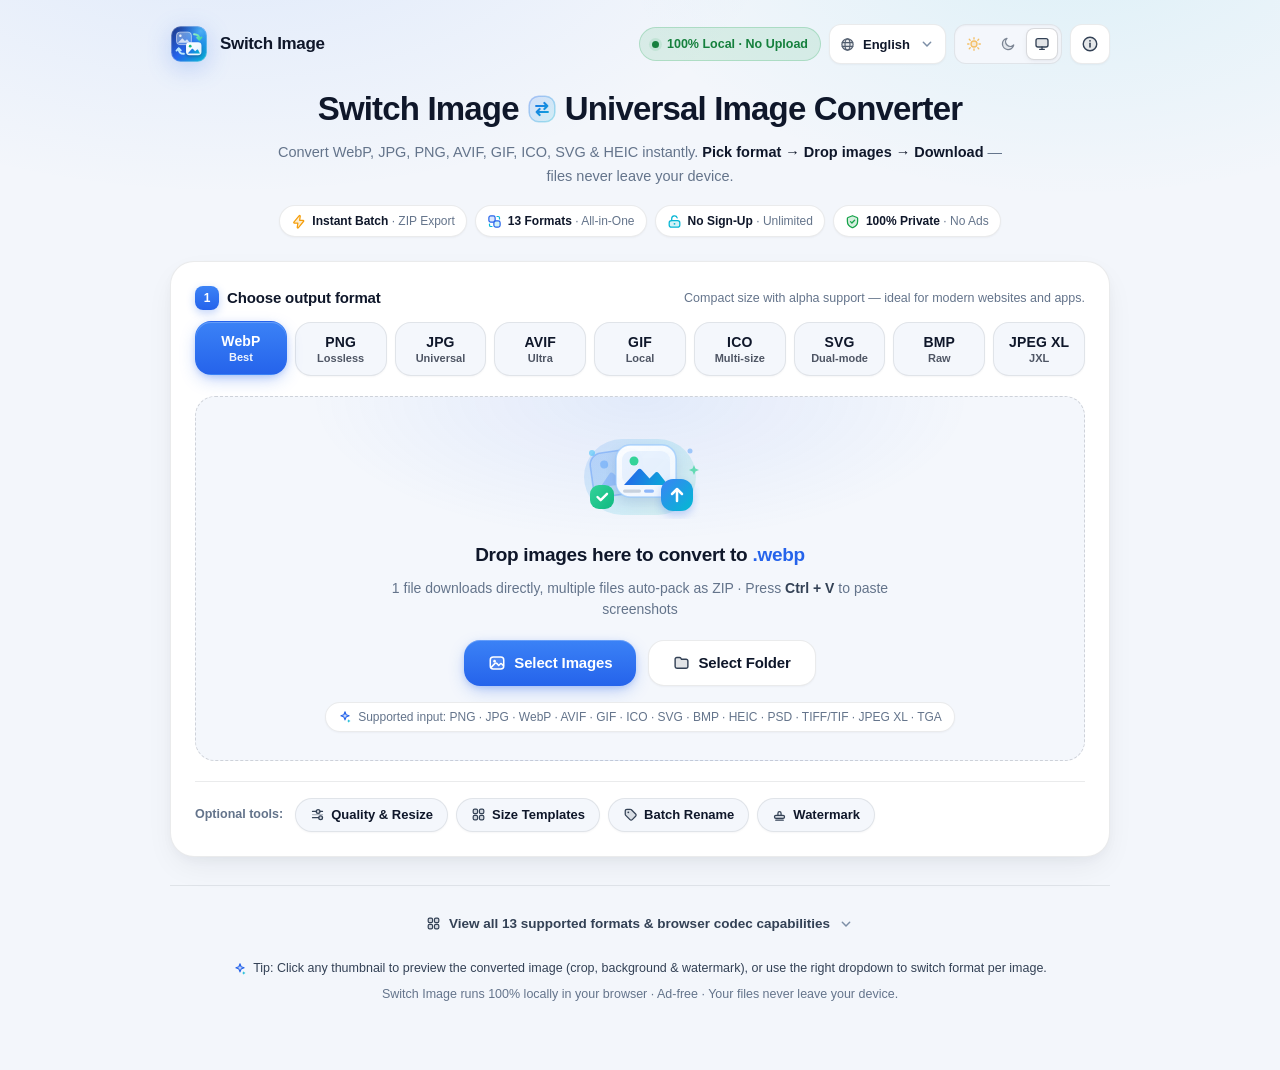
==== commit defdc0c5: "擴充圖片格式與轉檔操作介面 新增 PSD、TIFF、TGA 輸入及 JPEG XL 雙向轉換。簡化等比尺寸限制，加入模板檔名後綴選項，並改善手機格式選單。  Expand image format s" ====
--- a/index.html
+++ b/index.html
@@ -3,7 +3,7 @@
 <head>
   <meta charset="UTF-8" />
   <meta name="viewport" content="width=device-width, initial-scale=1.0" />
-  <title>Switch Image｜免費線上圖片轉換工具・支援 9 種格式</title>
+  <title>Switch Image｜免費線上圖片轉換工具・支援 13 種格式</title>
   <meta name="description" content="免費線上圖片轉換工具，支援 WebP、JPG、PNG、AVIF、GIF、ICO、SVG、BMP、HEIC 批次轉檔、壓縮、裁切與浮水印。圖片全程在瀏覽器本地處理，免上傳、免登入、無廣告。" />
   <meta name="keywords" content="線上圖片轉換, 圖片線上轉換, 免費圖片轉換, 圖片格式轉換, 圖片轉檔, 線上轉圖, WebP 轉 JPG, PNG 轉 WebP, HEIC 轉 JPG, AVIF 轉換, ICO 製作, SVG 轉換, 批次轉檔, 圖片壓縮, 本地轉檔, Switch Image, online image converter, image converter" />
   <meta name="author" content="Bruce Yang" />
@@ -70,7 +70,7 @@
       "featureList": [
         "100% Client-Side Local Processing",
         "Offline-Ready Progressive Web App (PWA)",
-        "9 Image Formats (WebP, PNG, JPG, AVIF, GIF, ICO, SVG, BMP, HEIC)",
+        "13 Input Formats (WebP, PNG, JPG, AVIF, GIF, ICO, SVG, BMP, HEIC, PSD, TIFF, JPEG XL, TGA)",
         "Multi-Select ICO Icon Packer (16/32/48/64/128/256px)",
         "45 Social, E-Commerce & SEO Size Templates",
         "Batch Renaming & Custom Text/Logo Watermarks",
@@ -177,9 +177,9 @@
         </span>
         <span class="trust-pill" data-i18n-title="trust.formatsTip" title="主流網頁、設計、圖示與 HEIC 格式自由切換">
           <img class="ui-icon icon-primary" src="./assets/icons/layers.svg" alt="" width="15" height="15" aria-hidden="true" />
-          <span class="trust-pill-text"><strong data-i18n="trust.formatsTitle">全格式支援</strong><span class="trust-pill-detail" data-i18n="trust.formatsDetail">・9 大格式</span></span>
+          <span class="trust-pill-text"><strong data-i18n="trust.formatsTitle">全格式支援</strong><span class="trust-pill-detail" data-i18n="trust.formatsDetail">・13 大格式</span></span>
         </span>
-        <span class="trust-pill" data-i18n-title="trust.freeTip" title="免登入、免註冊、無次數與檔案大小限制">
+        <span class="trust-pill" data-i18n-title="trust.freeTip" title="免登入、免註冊、無每日轉檔次數限制">
           <img class="ui-icon" src="./assets/icons/unlock.svg" alt="" width="15" height="15" aria-hidden="true" />
           <span class="trust-pill-text"><strong data-i18n="trust.freeTitle">零門檻</strong><span class="trust-pill-detail" data-i18n="trust.freeDetail">・免登入無限制</span></span>
         </span>
@@ -202,6 +202,7 @@
             <span class="step-title" data-i18n="step1.title">想轉成什麼格式？</span>
           </div>
           <span id="formatHint" class="step-hint"></span>
+          <button id="formatExpand" type="button" class="btn btn-secondary btn-sm format-expand" aria-controls="formatSelector" aria-expanded="false" data-i18n="step1.moreFormats">全部格式</button>
         </div>
 
         <div id="formatSelector" class="format-bar" role="radiogroup" data-i18n-aria="step1.aria" aria-label="選擇目標輸出格式"></div>
@@ -250,7 +251,7 @@
       <!-- Step 2: Dropzone (Automatically compacts to a slim add-more bar once files are added!) -->
       <section class="studio-drop-wrap">
         <div id="dropzone" class="dropzone" tabindex="0" role="button">
-          <input id="fileInput" type="file" accept="image/*,.heic,.heif,.avif,.ico,.svg,.webp,.bmp" multiple hidden />
+          <input id="fileInput" type="file" accept="image/*,.heic,.heif,.avif,.ico,.svg,.webp,.bmp,.psd,.tiff,.tif,.jxl,.tga" multiple hidden />
           <input id="folderInput" type="file" webkitdirectory directory multiple hidden />
 
           <!-- Full view (when empty) -->
@@ -270,7 +271,7 @@
             </div>
             <div class="dropzone-formats">
               <img class="ui-icon" src="./assets/icons/sparkles.svg" alt="" width="14" height="14" aria-hidden="true" />
-              <span data-i18n="drop.supportedInput">支援輸入：PNG・JPG・WebP・AVIF・GIF・ICO・SVG・BMP・iPhone HEIC</span>
+              <span data-i18n="drop.supportedInput">支援輸入：PNG・JPG・WebP・AVIF・GIF・ICO・SVG・BMP・HEIC・PSD・TIFF/TIF・JPEG XL・TGA</span>
             </div>
           </div>
 
@@ -342,24 +343,19 @@
               </div>
 
               <div class="field">
-                <label for="maxWidth">
+                <label for="sizeLimitValue">
                   <span data-i18n="basic.sizeLimit">尺寸限制（px）</span>
-                  <span class="hint" data-i18n="basic.sizeHint">留空保留原尺寸</span>
+                  <span class="hint" data-i18n="basic.sizeHint">等比縮小，留空保留原尺寸</span>
                 </label>
                 <div class="input-group">
-                  <input id="maxWidth" type="number" min="1" max="16383" data-i18n-placeholder="basic.widthPh" placeholder="寬" />
-                  <span class="input-sep">×</span>
-                  <input id="maxHeight" type="number" min="1" max="16383" data-i18n-placeholder="basic.heightPh" placeholder="高" />
-                </div>
-              </div>
-
-              <div class="field">
-                <label for="resizeMode" data-i18n="basic.resizeMode">縮放方式</label>
-                <select id="resizeMode">
-                  <option value="contain" selected data-i18n="basic.modeContain">等比縮放（不裁切）</option>
-                  <option value="pad" data-i18n="basic.modePad">固定畫布置中補底色（方圖推薦）</option>
-                  <option value="cover" data-i18n="basic.modeCover">固定尺寸滿版置中裁切</option>
-                </select>
+                  <select id="sizeLimitSide" data-i18n-aria="basic.sizeLimit" aria-label="尺寸限制（px）">
+                    <option value="height" data-i18n="basic.limitHeight">限制高</option>
+                    <option value="width" data-i18n="basic.limitWidth">限制寬</option>
+                    <option value="longest" selected data-i18n="basic.limitLongest">限制最長邊</option>
+                    <option value="shortest" data-i18n="basic.limitShortest">限制最短邊</option>
+                  </select>
+                  <input id="sizeLimitValue" type="number" min="1" max="16383" step="1" />
+                </div>
               </div>
 
               <div class="field">
@@ -388,10 +384,21 @@
               </div>
             </div>
             <div class="tpl-toolbar">
-              <label class="checkbox-label">
-                <input id="templateApplySuffix" type="checkbox" checked />
-                <span data-i18n-html="tpl.applySuffixHtml">套用時自動加上檔名後綴（例如 <code>_gform</code>、<code>_fbCover</code>）</span>
-              </label>
+              <div id="templateSuffixOptions" class="tpl-suffix-options" role="group" data-i18n-aria="tpl.suffix" aria-label="檔名後綴">
+                <span data-i18n="tpl.suffix">檔名後綴</span>
+                <label class="checkbox-label"><input name="templateSuffixName" type="checkbox" checked /> <span data-i18n="tpl.suffixName">模板名稱</span></label>
+                <label class="checkbox-label"><input name="templateSuffixSize" type="checkbox" /> <span data-i18n="tpl.suffixSize">規格（寬x高）</span></label>
+                <label class="checkbox-label" for="templateSuffixDigits" data-i18n="tpl.suffixDigits">流水號位數</label>
+                <select id="templateSuffixDigits">
+                  <option value="0" data-i18n="tpl.suffixOff">不加流水號</option>
+                  <option value="1">1</option>
+                  <option value="2">2</option>
+                  <option value="3">3</option>
+                  <option value="4">4</option>
+                  <option value="5">5</option>
+                  <option value="6">6</option>
+                </select>
+              </div>
               <button id="clearTemplateBtn" type="button" class="btn btn-secondary btn-sm" data-i18n="tpl.resetSize">重設尺寸限制</button>
             </div>
             <div id="ecommerceGrid" class="ecommerce-grid"></div>
@@ -543,7 +550,7 @@
         <summary>
           <span class="matrix-summary-left">
             <img class="ui-icon icon-adaptive" src="./assets/icons/grid.svg" alt="" width="15" height="15" aria-hidden="true" />
-            <span data-i18n="matrix.summary">查看支援的 9 大格式與本機瀏覽器能力一覽</span>
+            <span data-i18n="matrix.summary">查看支援的 13 大格式與本機瀏覽器能力一覽</span>
           </span>
           <img class="ui-icon matrix-chevron" src="./assets/icons/chevron-down.svg" alt="" width="16" height="16" aria-hidden="true" />
         </summary>
@@ -671,7 +678,7 @@
           <summary>
             <span class="matrix-summary-left">
               <img class="ui-icon icon-adaptive" src="./assets/icons/grid.svg" alt="" width="15" height="15" aria-hidden="true" />
-              <span data-i18n="sheet.matrixHeading">支援的 9 大格式與本機能力</span>
+              <span data-i18n="sheet.matrixHeading">支援的 13 大格式與本機能力</span>
             </span>
             <img class="ui-icon matrix-chevron" src="./assets/icons/chevron-down.svg" alt="" width="16" height="16" aria-hidden="true" />
           </summary>
--- a/css/layout.css
+++ b/css/layout.css
@@ -108,13 +108,43 @@
 
 .format-bar {
   display: grid;
-  grid-template-columns: repeat(8, minmax(0, 1fr));
-  gap: var(--space-2);
+  grid-template-columns: repeat(9, minmax(0, 1fr));
+  gap: var(--space-2);
+}
+
+.step-head .format-expand {
+  display: none;
 }
 
 @media (max-width: 780px) {
+  .step-head .format-expand {
+    display: inline-flex;
+    flex-shrink: 0;
+  }
+  #formatHint {
+    display: none;
+  }
   .format-bar {
-    grid-template-columns: repeat(4, minmax(0, 1fr));
+    /* Five choices on the first row and four full-width choices on the second. */
+    grid-template-columns: repeat(20, minmax(0, 1fr));
+    column-gap: 0;
+    margin-inline: calc(var(--space-2) / -2);
+  }
+  .format-bar > .format-btn {
+    grid-column: span 4;
+    margin-inline: calc(var(--space-2) / 2);
+  }
+  .format-bar > .format-btn:nth-child(n+6) {
+    grid-column: span 5;
+  }
+  .format-bar:not(.expanded) > .format-btn {
+    grid-column: span 5;
+  }
+  .format-bar:not(.expanded):has(> .format-extra.active) > .format-btn {
+    grid-column: span 4;
+  }
+  .format-bar:not(.expanded) > .format-extra:not(.active) {
+    display: none;
   }
 }
 
@@ -673,6 +703,16 @@
   color: var(--text-muted);
 }
 
+#sizeLimitValue {
+  appearance: textfield;
+}
+
+#sizeLimitValue::-webkit-inner-spin-button,
+#sizeLimitValue::-webkit-outer-spin-button {
+  -webkit-appearance: none;
+  margin: 0;
+}
+
 .input-group {
   display: flex;
   align-items: center;
@@ -864,7 +904,11 @@
     text-overflow: ellipsis;
   }
   .format-bar {
-    gap: 6px;
+    row-gap: 6px;
+    margin-inline: -3px;
+  }
+  .format-bar > .format-btn {
+    margin-inline: 3px;
   }
   .format-btn {
     min-height: 44px;
--- a/css/components.css
+++ b/css/components.css
@@ -278,6 +278,13 @@
   flex-wrap: wrap;
   font-size: 13px;
   color: var(--text-muted);
+}
+
+.tpl-suffix-options {
+  display: flex;
+  align-items: center;
+  flex-wrap: wrap;
+  gap: var(--space-2) var(--space-3);
 }
 
 .checkbox-label {
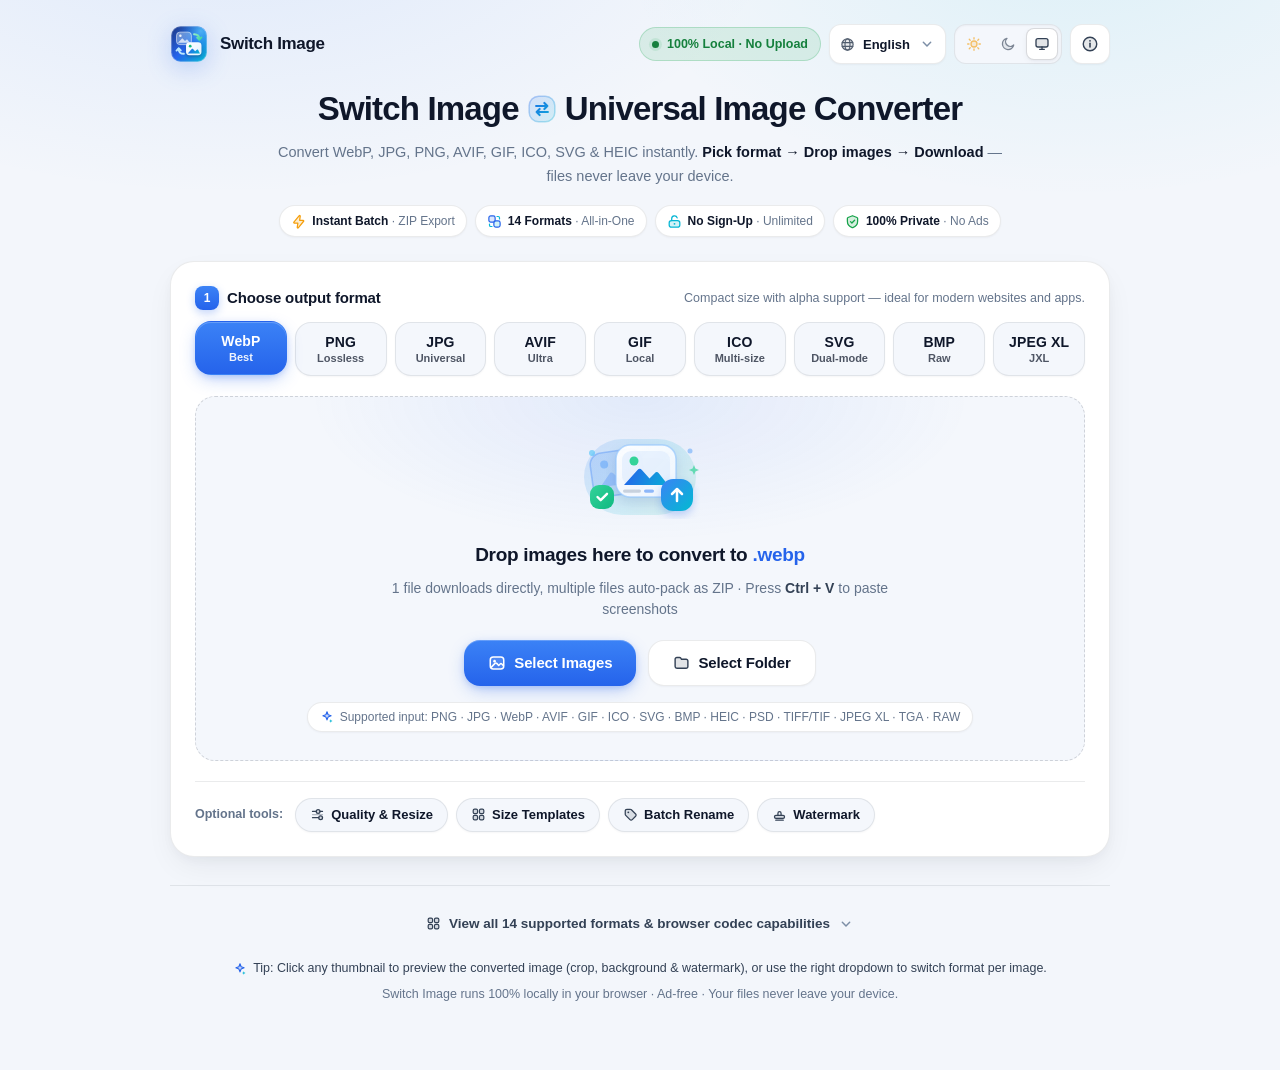
==== commit 4d63ab7e: "支援 RAW 相片的內嵌 JPEG 預覽轉檔 加入 RAW、DNG、CR2、CR3、NEF 與 ARW 輸入，在瀏覽器擷取可用的內嵌 JPEG 預覽並顯示解析度。  support conversio" ====
--- a/index.html
+++ b/index.html
@@ -3,7 +3,7 @@
 <head>
   <meta charset="UTF-8" />
   <meta name="viewport" content="width=device-width, initial-scale=1.0" />
-  <title>Switch Image｜免費線上圖片轉換工具・支援 13 種格式</title>
+  <title>Switch Image｜免費線上圖片轉換工具・支援 14 種格式</title>
   <meta name="description" content="免費線上圖片轉換工具，支援 WebP、JPG、PNG、AVIF、GIF、ICO、SVG、BMP、HEIC 批次轉檔、壓縮、裁切與浮水印。圖片全程在瀏覽器本地處理，免上傳、免登入、無廣告。" />
   <meta name="keywords" content="線上圖片轉換, 圖片線上轉換, 免費圖片轉換, 圖片格式轉換, 圖片轉檔, 線上轉圖, WebP 轉 JPG, PNG 轉 WebP, HEIC 轉 JPG, AVIF 轉換, ICO 製作, SVG 轉換, 批次轉檔, 圖片壓縮, 本地轉檔, Switch Image, online image converter, image converter" />
   <meta name="author" content="Bruce Yang" />
@@ -70,7 +70,7 @@
       "featureList": [
         "100% Client-Side Local Processing",
         "Offline-Ready Progressive Web App (PWA)",
-        "13 Input Formats (WebP, PNG, JPG, AVIF, GIF, ICO, SVG, BMP, HEIC, PSD, TIFF, JPEG XL, TGA)",
+        "14 Input Formats (WebP, PNG, JPG, AVIF, GIF, ICO, SVG, BMP, HEIC, PSD, TIFF, JPEG XL, TGA, RAW)",
         "Multi-Select ICO Icon Packer (16/32/48/64/128/256px)",
         "45 Social, E-Commerce & SEO Size Templates",
         "Batch Renaming & Custom Text/Logo Watermarks",
@@ -177,7 +177,7 @@
         </span>
         <span class="trust-pill" data-i18n-title="trust.formatsTip" title="主流網頁、設計、圖示與 HEIC 格式自由切換">
           <img class="ui-icon icon-primary" src="./assets/icons/layers.svg" alt="" width="15" height="15" aria-hidden="true" />
-          <span class="trust-pill-text"><strong data-i18n="trust.formatsTitle">全格式支援</strong><span class="trust-pill-detail" data-i18n="trust.formatsDetail">・13 大格式</span></span>
+          <span class="trust-pill-text"><strong data-i18n="trust.formatsTitle">全格式支援</strong><span class="trust-pill-detail" data-i18n="trust.formatsDetail">・14 大格式</span></span>
         </span>
         <span class="trust-pill" data-i18n-title="trust.freeTip" title="免登入、免註冊、無每日轉檔次數限制">
           <img class="ui-icon" src="./assets/icons/unlock.svg" alt="" width="15" height="15" aria-hidden="true" />
@@ -251,7 +251,7 @@
       <!-- Step 2: Dropzone (Automatically compacts to a slim add-more bar once files are added!) -->
       <section class="studio-drop-wrap">
         <div id="dropzone" class="dropzone" tabindex="0" role="button">
-          <input id="fileInput" type="file" accept="image/*,.heic,.heif,.avif,.ico,.svg,.webp,.bmp,.psd,.tiff,.tif,.jxl,.tga" multiple hidden />
+          <input id="fileInput" type="file" accept="image/*,.heic,.heif,.avif,.ico,.svg,.webp,.bmp,.psd,.tiff,.tif,.jxl,.tga,.raw,.dng,.cr2,.cr3,.nef,.arw" multiple hidden />
           <input id="folderInput" type="file" webkitdirectory directory multiple hidden />
 
           <!-- Full view (when empty) -->
@@ -271,7 +271,7 @@
             </div>
             <div class="dropzone-formats">
               <img class="ui-icon" src="./assets/icons/sparkles.svg" alt="" width="14" height="14" aria-hidden="true" />
-              <span data-i18n="drop.supportedInput">支援輸入：PNG・JPG・WebP・AVIF・GIF・ICO・SVG・BMP・HEIC・PSD・TIFF/TIF・JPEG XL・TGA</span>
+              <span data-i18n="drop.supportedInput">支援輸入：PNG・JPG・WebP・AVIF・GIF・ICO・SVG・BMP・HEIC・PSD・TIFF/TIF・JPEG XL・TGA・RAW</span>
             </div>
           </div>
 
@@ -550,7 +550,7 @@
         <summary>
           <span class="matrix-summary-left">
             <img class="ui-icon icon-adaptive" src="./assets/icons/grid.svg" alt="" width="15" height="15" aria-hidden="true" />
-            <span data-i18n="matrix.summary">查看支援的 13 大格式與本機瀏覽器能力一覽</span>
+            <span data-i18n="matrix.summary">查看支援的 14 大格式與本機瀏覽器能力一覽</span>
           </span>
           <img class="ui-icon matrix-chevron" src="./assets/icons/chevron-down.svg" alt="" width="16" height="16" aria-hidden="true" />
         </summary>
@@ -678,7 +678,7 @@
           <summary>
             <span class="matrix-summary-left">
               <img class="ui-icon icon-adaptive" src="./assets/icons/grid.svg" alt="" width="15" height="15" aria-hidden="true" />
-              <span data-i18n="sheet.matrixHeading">支援的 13 大格式與本機能力</span>
+              <span data-i18n="sheet.matrixHeading">支援的 14 大格式與本機能力</span>
             </span>
             <img class="ui-icon matrix-chevron" src="./assets/icons/chevron-down.svg" alt="" width="16" height="16" aria-hidden="true" />
           </summary>
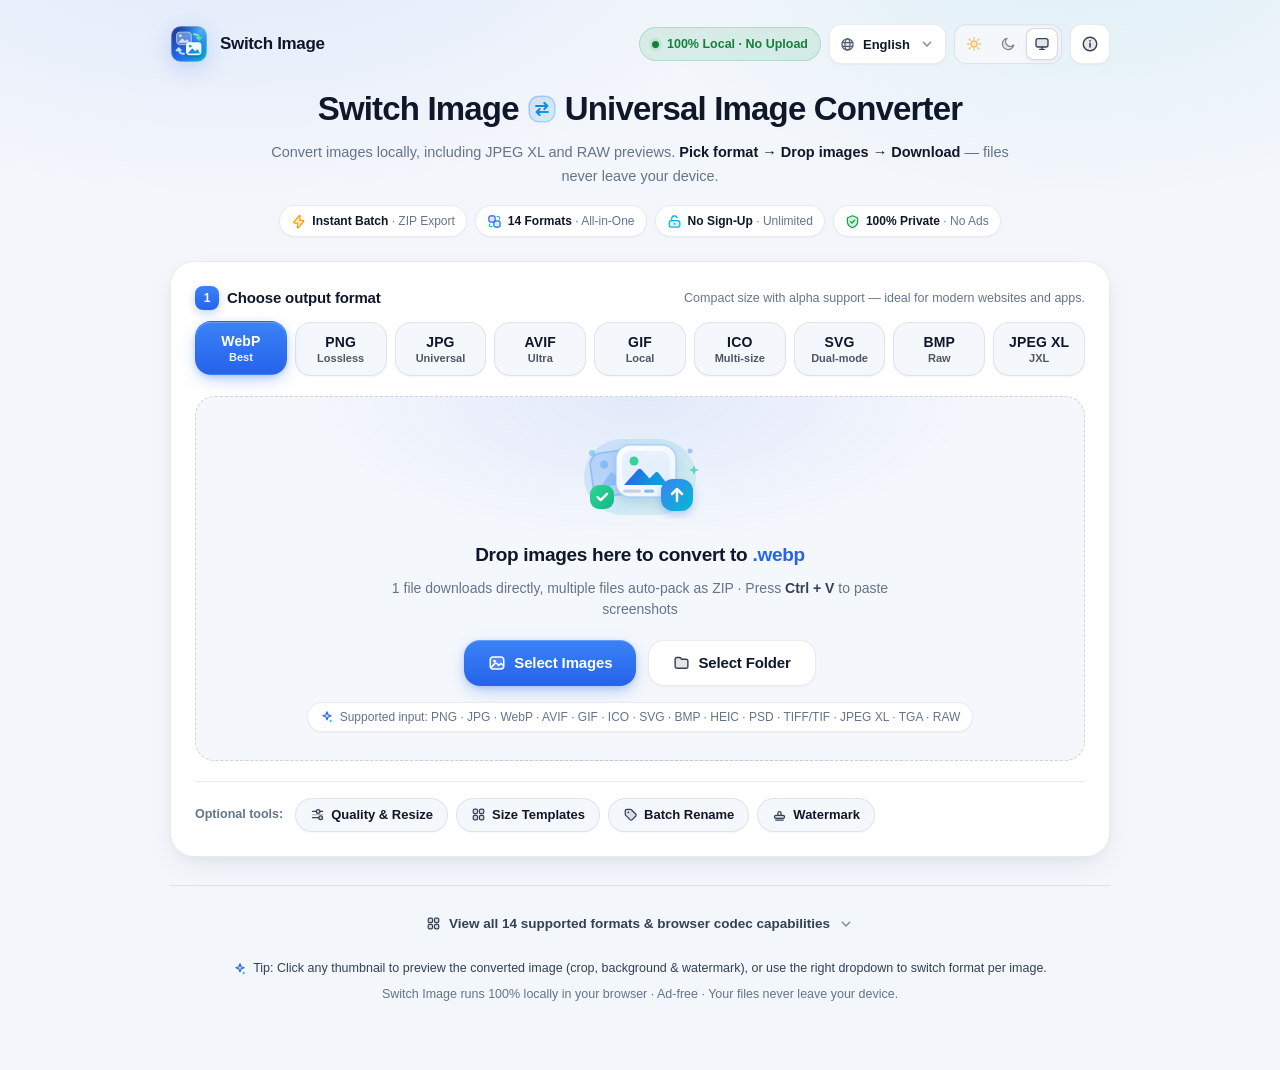
==== commit d81a0a52: "同步轉檔功能文件與網站說明 更新中英文 README、格式矩陣、網站描述及 PWA 說明。  Align converter documentation and site descriptions  " ====
--- a/index.html
+++ b/index.html
@@ -4,7 +4,7 @@
   <meta charset="UTF-8" />
   <meta name="viewport" content="width=device-width, initial-scale=1.0" />
   <title>Switch Image｜免費線上圖片轉換工具・支援 14 種格式</title>
-  <meta name="description" content="免費線上圖片轉換工具，支援 WebP、JPG、PNG、AVIF、GIF、ICO、SVG、BMP、HEIC 批次轉檔、壓縮、裁切與浮水印。圖片全程在瀏覽器本地處理，免上傳、免登入、無廣告。" />
+  <meta name="description" content="免費本地批次轉檔，支援 JPEG XL 雙向轉換及 HEIC、PSD、TIFF、TGA、RAW 預覽輸入。可縮放、壓縮與加浮水印。" />
   <meta name="keywords" content="線上圖片轉換, 圖片線上轉換, 免費圖片轉換, 圖片格式轉換, 圖片轉檔, 線上轉圖, WebP 轉 JPG, PNG 轉 WebP, HEIC 轉 JPG, AVIF 轉換, ICO 製作, SVG 轉換, 批次轉檔, 圖片壓縮, 本地轉檔, Switch Image, online image converter, image converter" />
   <meta name="author" content="Bruce Yang" />
   <meta name="robots" content="index, follow, max-image-preview:large, max-snippet:-1" />
@@ -27,7 +27,7 @@
   <meta property="og:locale:alternate" content="es_ES" />
   <meta property="og:url" content="https://switchimage.stack-base.com/" />
   <meta property="og:title" content="Switch Image｜免費線上圖片轉換工具" />
-  <meta property="og:description" content="線上轉換 WebP、JPG、PNG、AVIF、GIF、ICO、SVG、BMP、HEIC 圖片，支援批次轉檔、壓縮、裁切與浮水印，全程免上傳。" />
+  <meta property="og:description" content="免費本地批次轉檔，支援 JPEG XL 雙向轉換及 HEIC、PSD、TIFF、TGA、RAW 預覽輸入。可縮放、壓縮與加浮水印。" />
   <meta property="og:image" content="https://switchimage.stack-base.com/assets/brand/og-cover.png" />
   <meta property="og:image:width" content="1200" />
   <meta property="og:image:height" content="630" />
@@ -37,7 +37,7 @@
   <!-- Twitter / X Card -->
   <meta name="twitter:card" content="summary_large_image" />
   <meta name="twitter:title" content="Switch Image｜免費線上圖片轉換工具" />
-  <meta name="twitter:description" content="線上轉換 9 種圖片格式，支援批次轉檔、壓縮、裁切與浮水印；100% 瀏覽器本地處理，免上傳、免登入。" />
+  <meta name="twitter:description" content="免費本地批次轉檔，支援 JPEG XL 雙向轉換及 HEIC、PSD、TIFF、TGA、RAW 預覽輸入。可縮放、壓縮與加浮水印。" />
   <meta name="twitter:image" content="https://switchimage.stack-base.com/assets/brand/og-cover.png" />
   <meta name="twitter:image:alt" content="Switch Image 免費線上圖片轉換工具" />
 
@@ -49,7 +49,7 @@
       "name": "Switch Image",
       "alternateName": "Switch Image 免費線上圖片轉換工具",
       "url": "https://switchimage.stack-base.com/",
-      "description": "免費線上圖片轉換工具，支援 WebP、JPG、PNG、AVIF、GIF、ICO、SVG、BMP、HEIC 批次互轉、壓縮、裁切、重命名與浮水印，圖片全程在瀏覽器本地處理。",
+      "description": "免費本地批次轉檔，支援 JPEG XL 雙向轉換及 HEIC、PSD、TIFF、TGA、RAW 預覽輸入。可縮放、壓縮與加浮水印。",
       "image": "https://switchimage.stack-base.com/assets/brand/og-cover.png",
       "applicationCategory": "MultimediaApplication",
       "operatingSystem": "Any",
@@ -168,7 +168,7 @@
         <span data-i18n="hero.titleMain">免費線上圖片轉換工具</span>
       </h1>
       <p class="hero-subtitle" data-i18n-html="hero.subtitleHtml">
-        線上轉換 WebP、JPG、PNG、AVIF、GIF、ICO、SVG、HEIC 圖片。<strong>選格式 → 拖進圖片 → 立即下載</strong><span class="hero-sub-extra">，檔案完全不經伺服器</span>。
+        在瀏覽器本地批次轉檔，支援 JPEG XL 與 RAW 預覽。<strong>選格式 → 拖進圖片 → 立即下載</strong><span class="hero-sub-extra">，檔案完全不經伺服器</span>。
       </p>
       <div class="trust-strip" data-i18n-aria="trust.aria" aria-label="四大承諾">
         <span class="trust-pill" data-i18n-title="trust.fastTip" title="拖拉即轉，百張圖片秒級處理、一鍵 ZIP 打包">
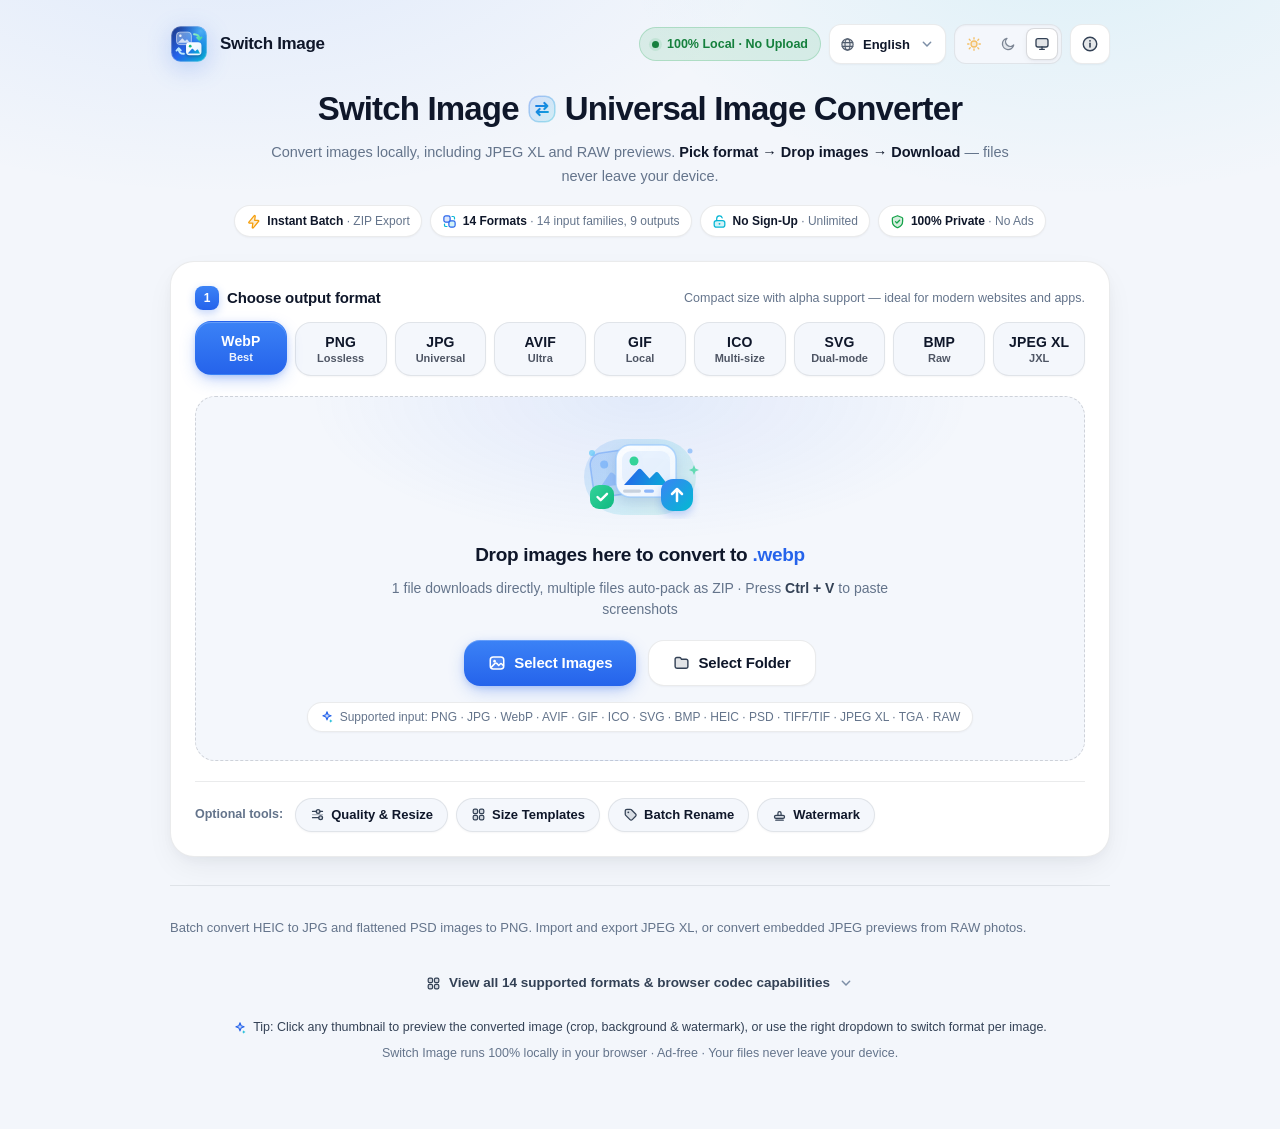
==== commit 798b2dd9: "優化首頁 SEO 與格式支援說明 統一搜尋與社群分享標題，補充可見格式範例與結構化資料。  Improve homepage SEO and format guidance  Align search" ====
--- a/index.html
+++ b/index.html
@@ -3,9 +3,8 @@
 <head>
   <meta charset="UTF-8" />
   <meta name="viewport" content="width=device-width, initial-scale=1.0" />
-  <title>Switch Image｜免費線上圖片轉換工具・支援 14 種格式</title>
+  <title>免費線上圖片轉檔｜免上傳、批次轉換 | Switch Image</title>
   <meta name="description" content="免費本地批次轉檔，支援 JPEG XL 雙向轉換及 HEIC、PSD、TIFF、TGA、RAW 預覽輸入。可縮放、壓縮與加浮水印。" />
-  <meta name="keywords" content="線上圖片轉換, 圖片線上轉換, 免費圖片轉換, 圖片格式轉換, 圖片轉檔, 線上轉圖, WebP 轉 JPG, PNG 轉 WebP, HEIC 轉 JPG, AVIF 轉換, ICO 製作, SVG 轉換, 批次轉檔, 圖片壓縮, 本地轉檔, Switch Image, online image converter, image converter" />
   <meta name="author" content="Bruce Yang" />
   <meta name="robots" content="index, follow, max-image-preview:large, max-snippet:-1" />
   <meta name="application-name" content="Switch Image" />
@@ -26,7 +25,7 @@
   <meta property="og:locale:alternate" content="ja_JP" />
   <meta property="og:locale:alternate" content="es_ES" />
   <meta property="og:url" content="https://switchimage.stack-base.com/" />
-  <meta property="og:title" content="Switch Image｜免費線上圖片轉換工具" />
+  <meta property="og:title" content="免費線上圖片轉檔｜免上傳、批次轉換 | Switch Image" />
   <meta property="og:description" content="免費本地批次轉檔，支援 JPEG XL 雙向轉換及 HEIC、PSD、TIFF、TGA、RAW 預覽輸入。可縮放、壓縮與加浮水印。" />
   <meta property="og:image" content="https://switchimage.stack-base.com/assets/brand/og-cover.png" />
   <meta property="og:image:width" content="1200" />
@@ -36,7 +35,7 @@
 
   <!-- Twitter / X Card -->
   <meta name="twitter:card" content="summary_large_image" />
-  <meta name="twitter:title" content="Switch Image｜免費線上圖片轉換工具" />
+  <meta name="twitter:title" content="免費線上圖片轉檔｜免上傳、批次轉換 | Switch Image" />
   <meta name="twitter:description" content="免費本地批次轉檔，支援 JPEG XL 雙向轉換及 HEIC、PSD、TIFF、TGA、RAW 預覽輸入。可縮放、壓縮與加浮水印。" />
   <meta name="twitter:image" content="https://switchimage.stack-base.com/assets/brand/og-cover.png" />
   <meta name="twitter:image:alt" content="Switch Image 免費線上圖片轉換工具" />
@@ -69,8 +68,10 @@
       },
       "featureList": [
         "100% Client-Side Local Processing",
-        "Offline-Ready Progressive Web App (PWA)",
-        "14 Input Formats (WebP, PNG, JPG, AVIF, GIF, ICO, SVG, BMP, HEIC, PSD, TIFF, JPEG XL, TGA, RAW)",
+        "Installable PWA with cached core features. On-demand codecs may require an initial internet connection.",
+        "14 Input Format Families (WebP, PNG, JPG, AVIF, GIF, ICO, SVG, BMP, HEIC, PSD, TIFF, JPEG XL, TGA, RAW with embedded JPEG previews)",
+        "9 Output Formats (WebP, PNG, JPG, AVIF, GIF, ICO, SVG, BMP, JPEG XL)",
+        "JPEG XL Import and Export",
         "Multi-Select ICO Icon Packer (16/32/48/64/128/256px)",
         "45 Social, E-Commerce & SEO Size Templates",
         "Batch Renaming & Custom Text/Logo Watermarks",
@@ -177,7 +178,7 @@
         </span>
         <span class="trust-pill" data-i18n-title="trust.formatsTip" title="主流網頁、設計、圖示與 HEIC 格式自由切換">
           <img class="ui-icon icon-primary" src="./assets/icons/layers.svg" alt="" width="15" height="15" aria-hidden="true" />
-          <span class="trust-pill-text"><strong data-i18n="trust.formatsTitle">全格式支援</strong><span class="trust-pill-detail" data-i18n="trust.formatsDetail">・14 大格式</span></span>
+          <span class="trust-pill-text"><strong data-i18n="trust.formatsTitle">格式支援</strong><span class="trust-pill-detail" data-i18n="trust.formatsDetail">・14 類輸入、9 種輸出</span></span>
         </span>
         <span class="trust-pill" data-i18n-title="trust.freeTip" title="免登入、免註冊、無每日轉檔次數限制">
           <img class="ui-icon" src="./assets/icons/unlock.svg" alt="" width="15" height="15" aria-hidden="true" />
@@ -546,6 +547,7 @@
 
     <!-- Borderless Informational Footer (Desktop only; moved into Site Info & Settings sheet on mobile) -->
     <section class="info-footer">
+      <p class="format-use-cases" data-i18n="matrix.useCases">可批次將 HEIC 轉成 JPG、將 PSD 合成圖轉成 PNG，也支援 JPEG XL 雙向轉換。RAW 相片使用檔案內嵌的 JPEG 預覽。</p>
       <details class="matrix-inline">
         <summary>
           <span class="matrix-summary-left">
--- a/css/layout.css
+++ b/css/layout.css
@@ -104,6 +104,13 @@
 .step-hint {
   font-size: 12.5px;
   color: var(--text-muted);
+}
+
+.format-use-cases {
+  color: var(--text-muted);
+  font-size: 13px;
+  line-height: 1.5;
+  margin: var(--space-3) 0;
 }
 
 .format-bar {
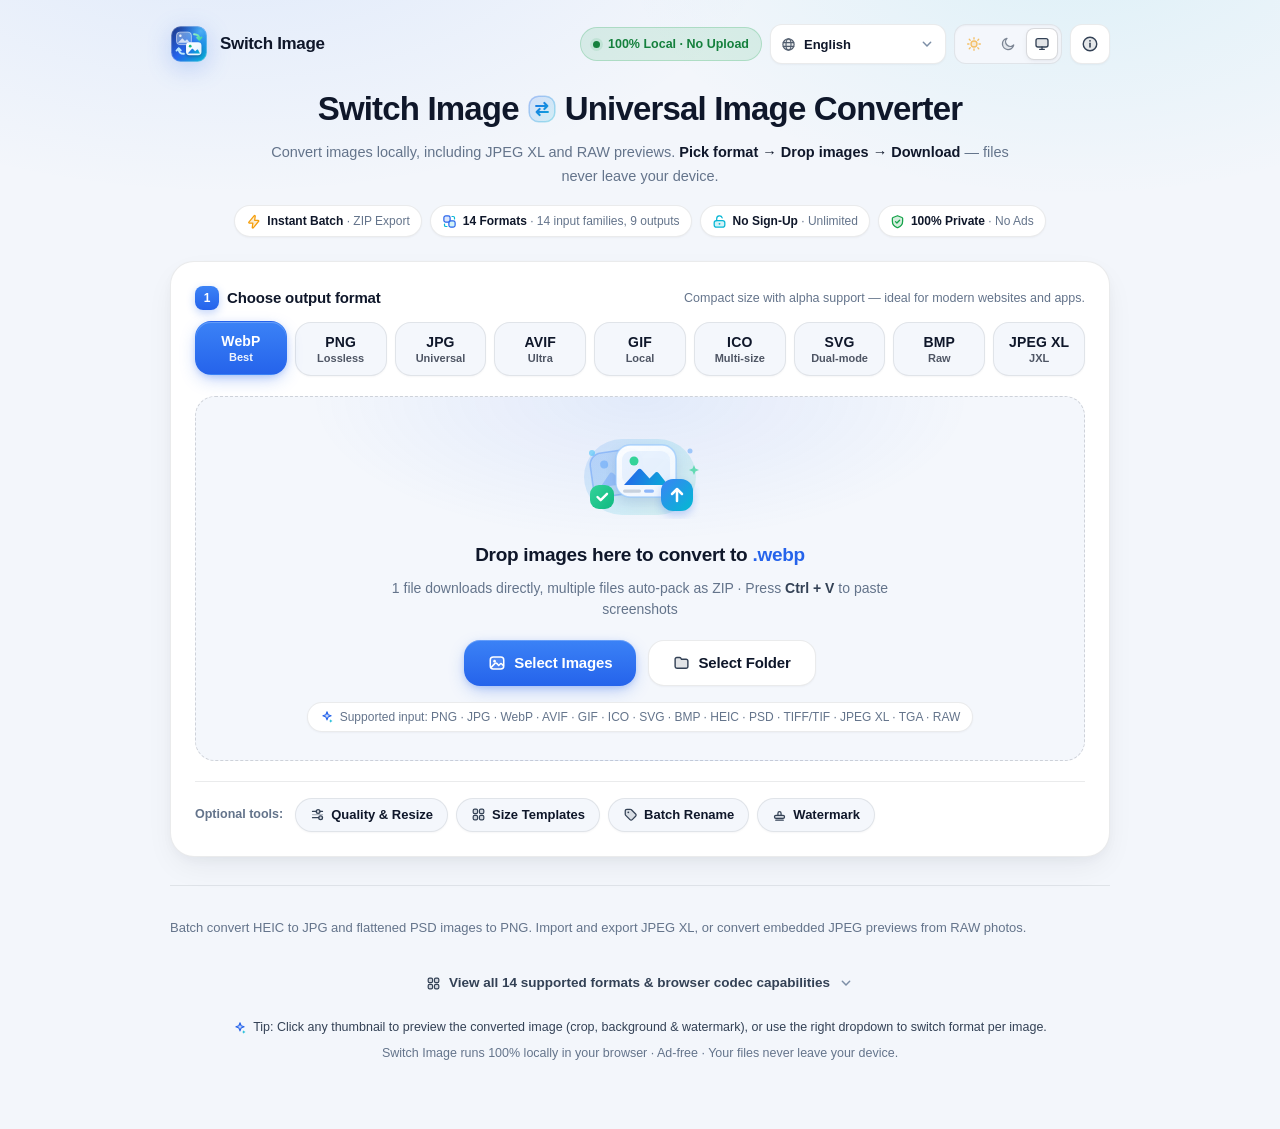
==== commit 28113752: "新增五種語言並在地化介面用詞 支援簡體中文、韓文、泰文、印尼文與越南文，同步更新轉檔操作、格式說明、尺寸模板及 404 頁。  Add five interface languages and loc" ====
--- a/index.html
+++ b/index.html
@@ -4,7 +4,7 @@
   <meta charset="UTF-8" />
   <meta name="viewport" content="width=device-width, initial-scale=1.0" />
   <title>免費線上圖片轉檔｜免上傳、批次轉換 | Switch Image</title>
-  <meta name="description" content="免費本地批次轉檔，支援 JPEG XL 雙向轉換及 HEIC、PSD、TIFF、TGA、RAW 預覽輸入。可縮放、壓縮與加浮水印。" />
+  <meta name="description" content="免費線上批次轉換 JPG、PNG、WebP、AVIF 與 JPEG XL，也可讀取 HEIC、PSD、TIFF 和 RAW 預覽。支援縮放、壓縮與浮水印，全程免上傳。" />
   <meta name="author" content="Bruce Yang" />
   <meta name="robots" content="index, follow, max-image-preview:large, max-snippet:-1" />
   <meta name="application-name" content="Switch Image" />
@@ -26,7 +26,7 @@
   <meta property="og:locale:alternate" content="es_ES" />
   <meta property="og:url" content="https://switchimage.stack-base.com/" />
   <meta property="og:title" content="免費線上圖片轉檔｜免上傳、批次轉換 | Switch Image" />
-  <meta property="og:description" content="免費本地批次轉檔，支援 JPEG XL 雙向轉換及 HEIC、PSD、TIFF、TGA、RAW 預覽輸入。可縮放、壓縮與加浮水印。" />
+  <meta property="og:description" content="免費線上批次轉換 JPG、PNG、WebP、AVIF 與 JPEG XL，也可讀取 HEIC、PSD、TIFF 和 RAW 預覽。支援縮放、壓縮與浮水印，全程免上傳。" />
   <meta property="og:image" content="https://switchimage.stack-base.com/assets/brand/og-cover.png" />
   <meta property="og:image:width" content="1200" />
   <meta property="og:image:height" content="630" />
@@ -36,7 +36,7 @@
   <!-- Twitter / X Card -->
   <meta name="twitter:card" content="summary_large_image" />
   <meta name="twitter:title" content="免費線上圖片轉檔｜免上傳、批次轉換 | Switch Image" />
-  <meta name="twitter:description" content="免費本地批次轉檔，支援 JPEG XL 雙向轉換及 HEIC、PSD、TIFF、TGA、RAW 預覽輸入。可縮放、壓縮與加浮水印。" />
+  <meta name="twitter:description" content="免費線上批次轉換 JPG、PNG、WebP、AVIF 與 JPEG XL，也可讀取 HEIC、PSD、TIFF 和 RAW 預覽。支援縮放、壓縮與浮水印，全程免上傳。" />
   <meta name="twitter:image" content="https://switchimage.stack-base.com/assets/brand/og-cover.png" />
   <meta name="twitter:image:alt" content="Switch Image 免費線上圖片轉換工具" />
 
@@ -48,13 +48,13 @@
       "name": "Switch Image",
       "alternateName": "Switch Image 免費線上圖片轉換工具",
       "url": "https://switchimage.stack-base.com/",
-      "description": "免費本地批次轉檔，支援 JPEG XL 雙向轉換及 HEIC、PSD、TIFF、TGA、RAW 預覽輸入。可縮放、壓縮與加浮水印。",
+      "description": "免費線上批次轉換 JPG、PNG、WebP、AVIF 與 JPEG XL，也可讀取 HEIC、PSD、TIFF 和 RAW 預覽。支援縮放、壓縮與浮水印，全程免上傳。",
       "image": "https://switchimage.stack-base.com/assets/brand/og-cover.png",
       "applicationCategory": "MultimediaApplication",
       "operatingSystem": "Any",
       "browserRequirements": "Requires HTML5 Canvas and JavaScript",
       "softwareVersion": "0.1.1",
-      "inLanguage": ["zh-Hant", "en", "ja", "es"],
+      "inLanguage": ["zh-Hant", "zh-Hans", "en", "ja", "ko", "th", "id", "vi", "es"],
       "isAccessibleForFree": true,
       "license": "https://opensource.org/licenses/MIT",
       "author": {
@@ -75,7 +75,7 @@
         "Multi-Select ICO Icon Packer (16/32/48/64/128/256px)",
         "45 Social, E-Commerce & SEO Size Templates",
         "Batch Renaming & Custom Text/Logo Watermarks",
-        "4 Languages (Traditional Chinese, English, Japanese, Spanish)"
+        "9 Interface Languages (Traditional Chinese, Simplified Chinese, English, Japanese, Korean, Thai, Indonesian, Vietnamese, Spanish)"
       ]
     }
   </script>
@@ -95,6 +95,7 @@
 
   <!-- Modular JavaScript -->
   <script defer src="./js/config/defaults.js"></script>
+  <script defer src="./js/core/extended-locales.js"></script>
   <script defer src="./js/core/i18n.js"></script>
   <script defer src="./js/utils/formatters.js"></script>
   <script defer src="./js/utils/renamer.js"></script>
@@ -142,6 +143,11 @@
             <option value="en">English</option>
             <option value="ja">日本語</option>
             <option value="es">Español</option>
+            <option value="zh-Hans">简体中文</option>
+            <option value="ko">한국어</option>
+            <option value="th">ไทย</option>
+            <option value="id">Bahasa Indonesia</option>
+            <option value="vi">Tiếng Việt</option>
           </select>
         </div>
         <div class="theme-segmented" role="group" data-i18n-aria="sheet.themeHeading" aria-label="外觀主題">
@@ -612,6 +618,11 @@
             <button type="button" class="sheet-pill-btn" data-lang-btn="en">English</button>
             <button type="button" class="sheet-pill-btn" data-lang-btn="ja">日本語</button>
             <button type="button" class="sheet-pill-btn" data-lang-btn="es">Español</button>
+            <button type="button" class="sheet-pill-btn" data-lang-btn="zh-Hans">简体中文</button>
+            <button type="button" class="sheet-pill-btn" data-lang-btn="ko">한국어</button>
+            <button type="button" class="sheet-pill-btn" data-lang-btn="th">ไทย</button>
+            <button type="button" class="sheet-pill-btn" data-lang-btn="id">Bahasa Indonesia</button>
+            <button type="button" class="sheet-pill-btn" data-lang-btn="vi">Tiếng Việt</button>
           </div>
         </div>
 
--- a/css/components.css
+++ b/css/components.css
@@ -902,7 +902,7 @@
 
 .sheet-pill-grid {
   display: grid;
-  grid-template-columns: repeat(2, minmax(0, 1fr));
+  grid-template-columns: repeat(3, minmax(0, 1fr));
   gap: var(--space-2);
 }
 
@@ -911,8 +911,8 @@
   align-items: center;
   justify-content: center;
   gap: 6px;
-  height: 36px;
-  padding: 0 var(--space-3);
+  min-height: 36px;
+  padding: 4px var(--space-2);
   border-radius: var(--radius-md);
   background: var(--surface-2);
   border: 1px solid var(--border);
@@ -920,9 +920,8 @@
   font-size: 13px;
   font-weight: 600;
   min-width: 0;
-  overflow: hidden;
-  text-overflow: ellipsis;
-  white-space: nowrap;
+  line-height: 1.25;
+  text-align: center;
   transition: all 0.15s ease;
 }
 
